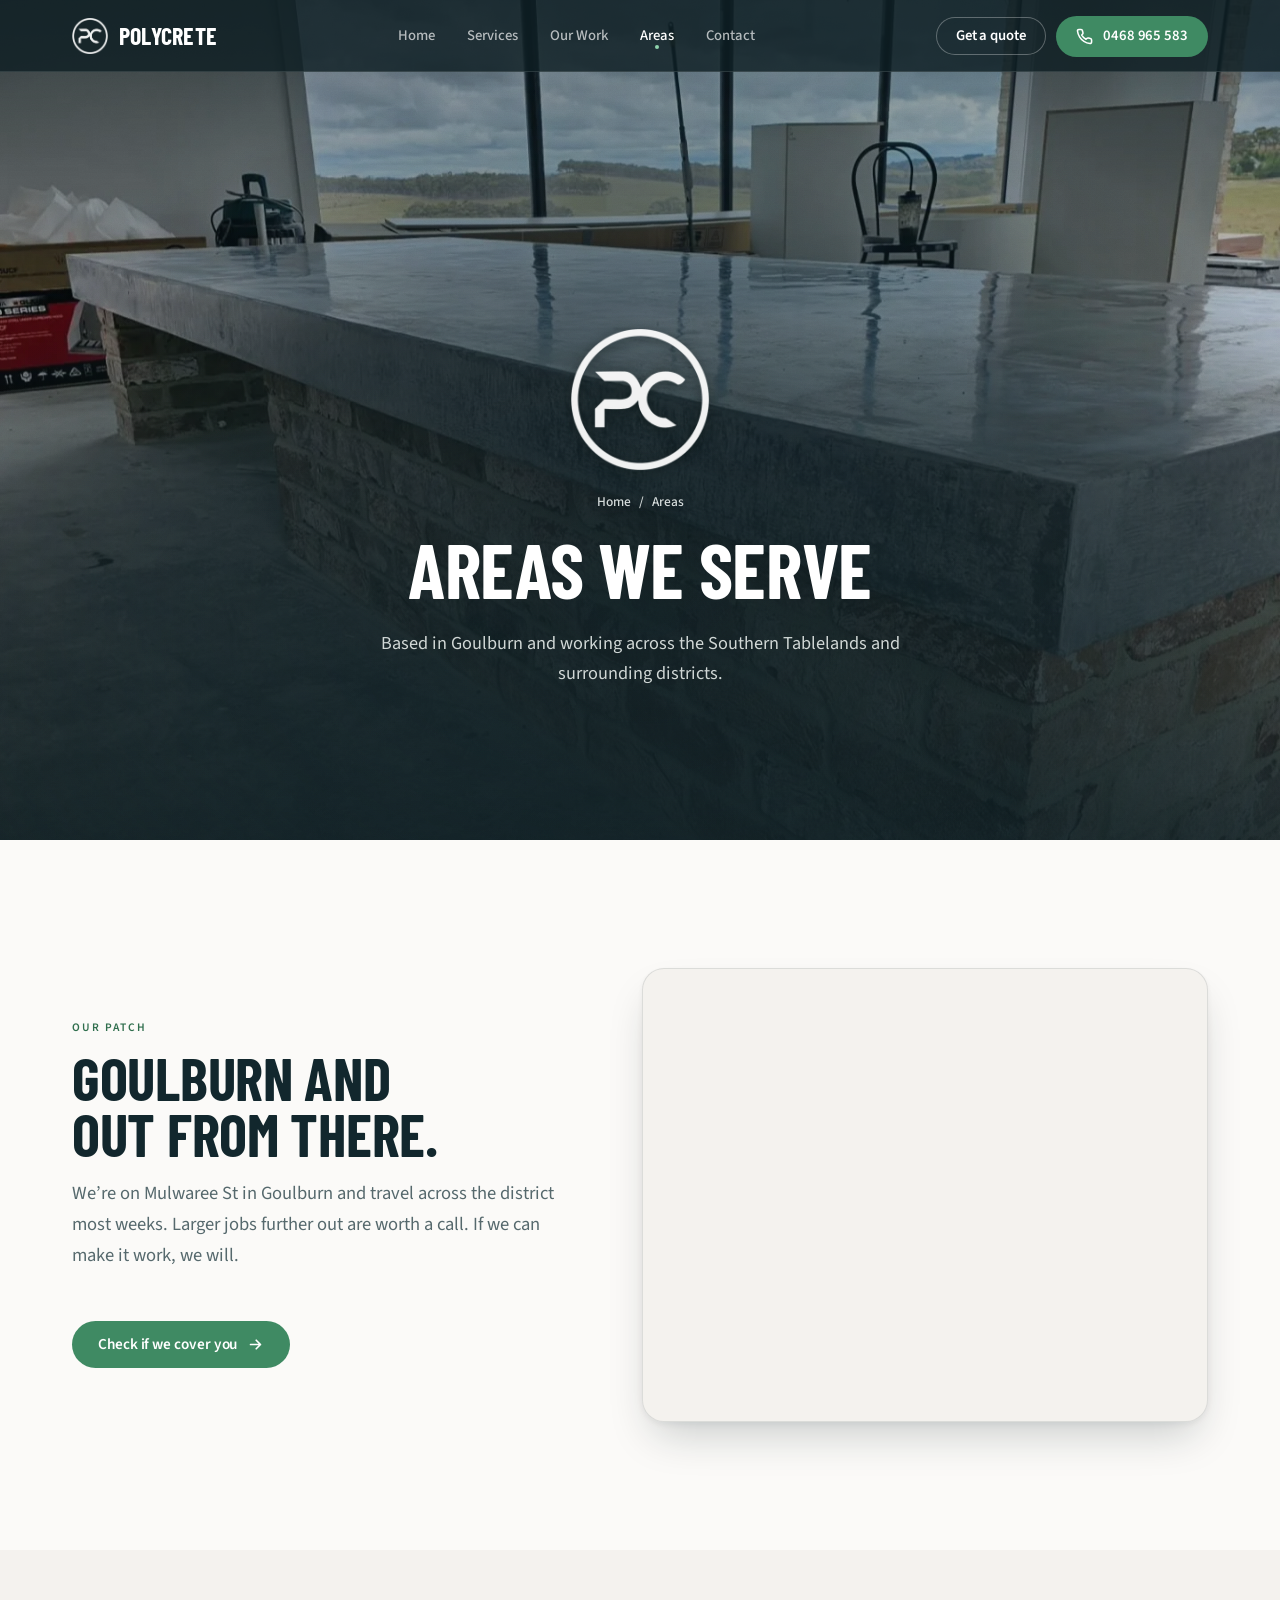
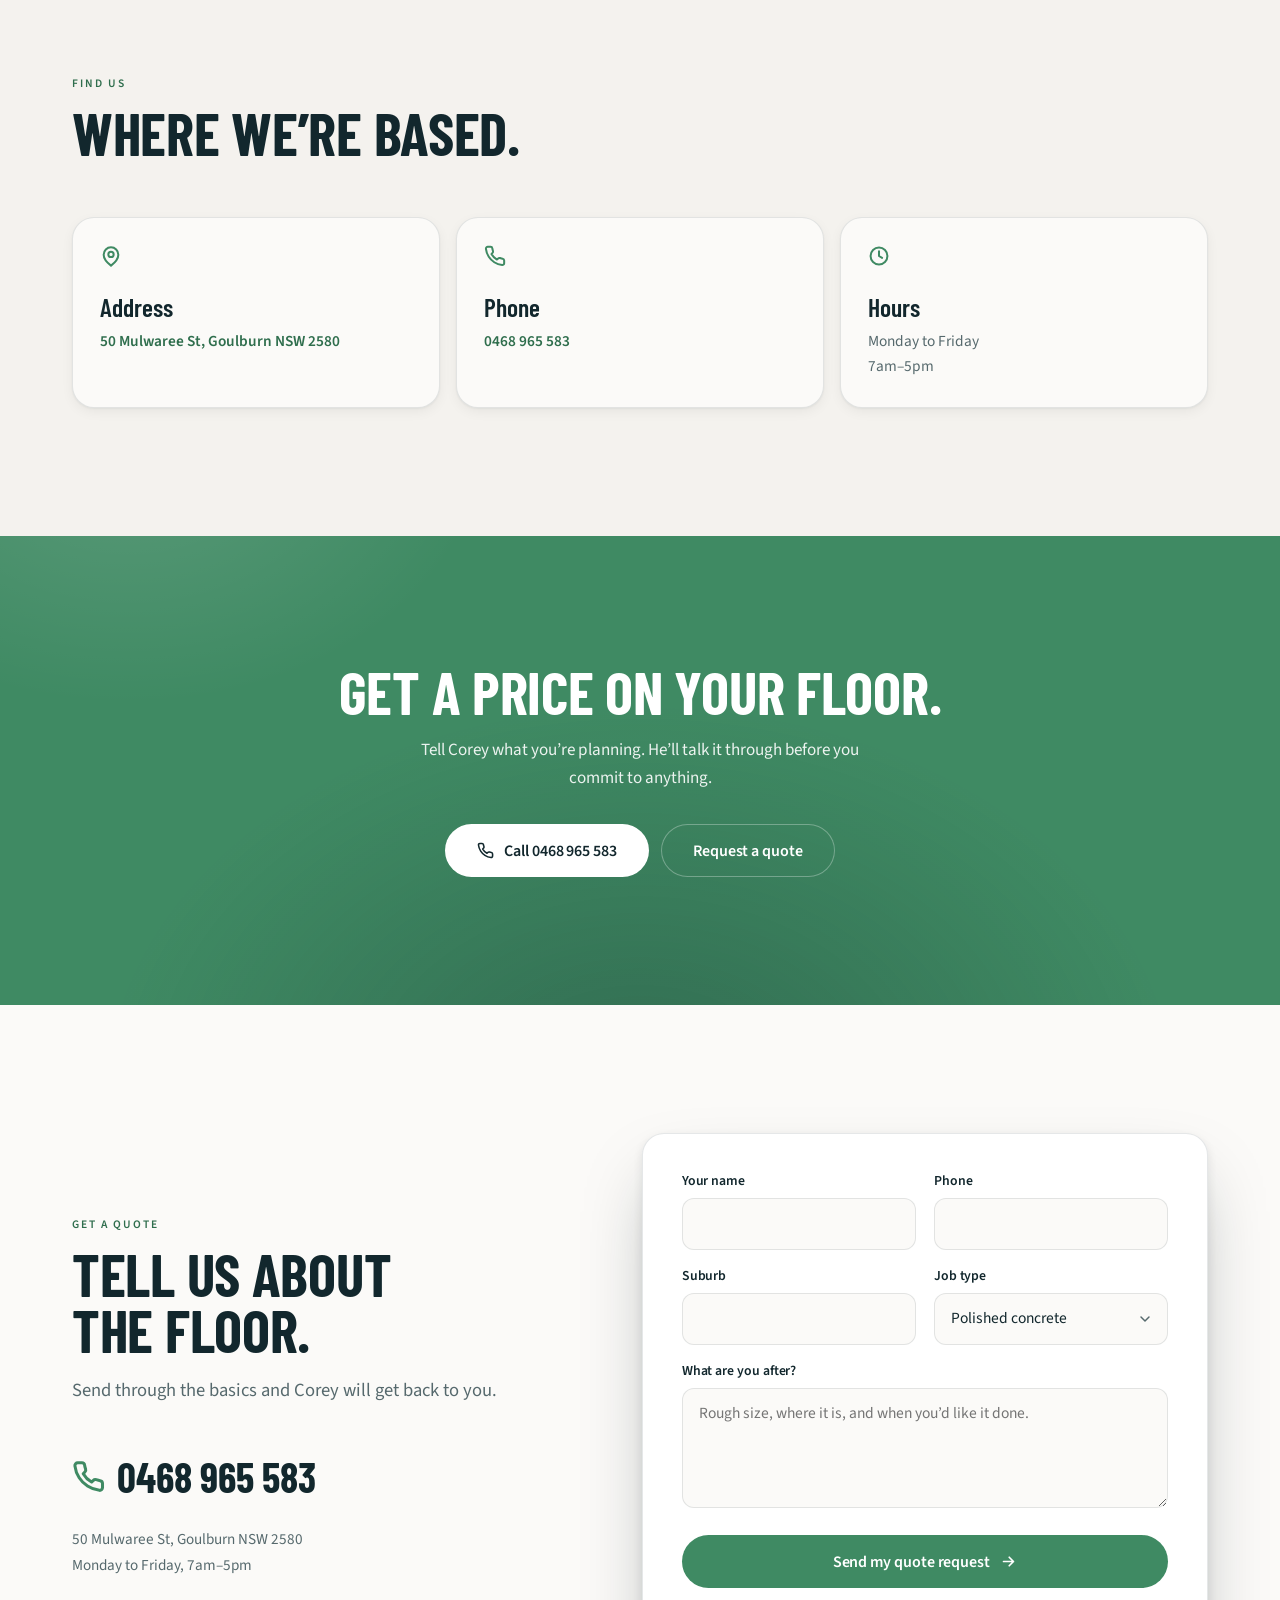
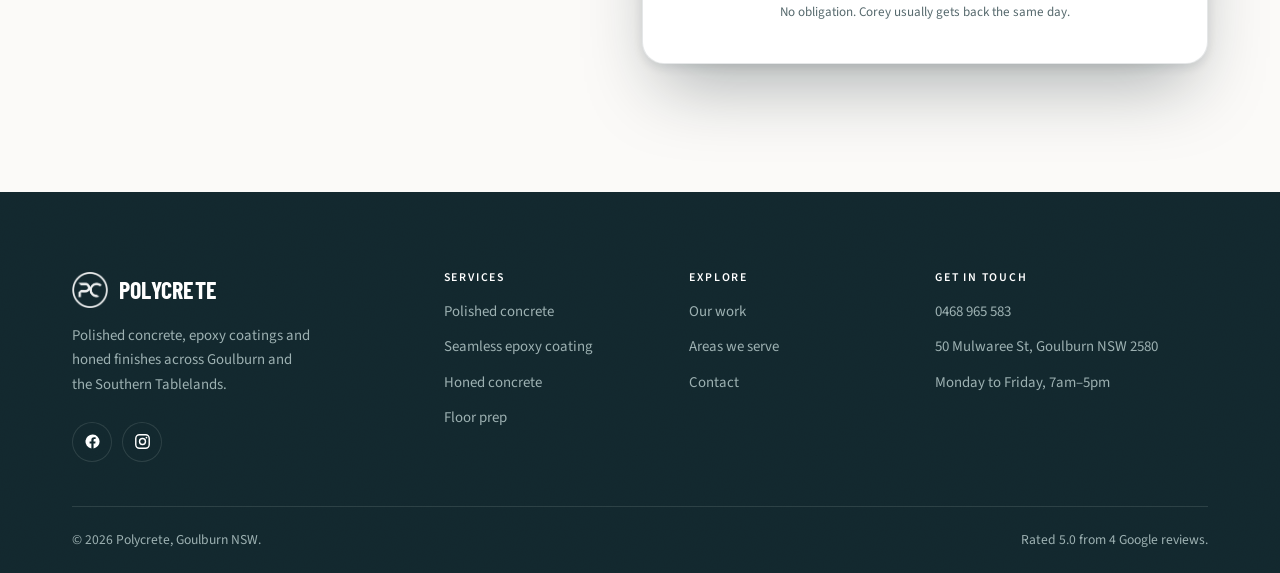
==== areas.html @ 70568f9c "Add static hero logo to Services, Our Work, Areas and Contact page headers Co-Authored-By: Claude So" ====
<!doctype html>
<html lang="en-AU" class="no-js">
<head>
<meta charset="utf-8">
<meta name="viewport" content="width=device-width, initial-scale=1, viewport-fit=cover">
<title>Areas We Serve | Polycrete, Goulburn</title>
<meta name="description" content="Polycrete is based in Goulburn and works across the Southern Tablelands.">
<meta name="theme-color" content="#12272D">
<meta property="og:title" content="Areas We Serve | Polycrete, Goulburn">
<meta property="og:description" content="Polycrete is based in Goulburn and works across the Southern Tablelands.">
<meta property="og:type" content="website">
<meta property="og:image" content="assets/img/hero-polished-build.webp">
<link rel="icon" href="assets/img/logo-dark.png">
<link rel="preload" href="assets/fonts/barlow-condensed-latin-700-normal.woff2" as="font" type="font/woff2" crossorigin>
<link rel="preload" href="assets/fonts/source-sans-3-latin-400-normal.woff2" as="font" type="font/woff2" crossorigin>
<link rel="preload" href="assets/fonts/mr-dafoe-latin-400-normal.woff2" as="font" type="font/woff2" crossorigin>
<link rel="stylesheet" href="assets/css/site.css?v=sticky-process-v11">
<script>document.documentElement.className='js'</script>
<script>addEventListener('pagereveal',function(e){var t=e.viewTransition;if(!t)return;var d=document.documentElement;d.classList.add('vt-wait');window.__vtDone=t.finished.then(function(){},function(){}).then(function(){d.classList.remove('vt-wait')})})</script>
</head>
<body>
<a class="skip" href="#main">Skip to content</a>
<header class="hdr">
  <div class="hdr-in">
    <a class="brand" href="index.html" aria-label="Polycrete home">
      <img src="assets/img/logo-light.png" alt="" width="36" height="36">
      <span>Polycrete</span>
    </a>
    <nav class="nav" aria-label="Main"><a href="index.html">Home</a><a href="services.html">Services</a><a href="work.html">Our Work</a><a href="areas.html" class="on" aria-current="page">Areas</a><a href="contact.html">Contact</a></nav>
    <div class="hdr-cta">
      <a class="btn btn-ghost" href="contact.html#quote" data-quote>Get a quote</a>
      <a class="btn btn-primary" href="tel:+61468965583"><svg viewBox="0 0 24 24" fill="none" stroke="currentColor" stroke-width="2.2" stroke-linecap="round" stroke-linejoin="round" aria-hidden="true"><path d="M22 16.9v3a2 2 0 0 1-2.2 2 19.8 19.8 0 0 1-8.6-3.1 19.5 19.5 0 0 1-6-6A19.8 19.8 0 0 1 2.1 4.2 2 2 0 0 1 4.1 2h3a2 2 0 0 1 2 1.7c.1 1 .4 1.9.7 2.8a2 2 0 0 1-.5 2.1L8.1 9.9a16 16 0 0 0 6 6l1.3-1.2a2 2 0 0 1 2.1-.5c.9.3 1.8.6 2.8.7a2 2 0 0 1 1.7 2z"/></svg><span>0468 965 583</span></a>
      <button class="burger" type="button" aria-label="Menu" aria-expanded="false"><i></i><i></i><i></i></button>
    </div>
  </div>
</header>
<div class="mnav"><a href="index.html">Home</a><a href="services.html">Services</a><a href="work.html">Our Work</a><a href="areas.html">Areas</a><a href="contact.html">Contact</a><a class="btn btn-primary" href="contact.html#quote" data-quote>Get a free quote</a></div>
<main id="main">
<section class="phero has-img" style="--pos:center 30%;--mpos:45% 40%">
  <div class="hero-media"><img src="assets/img/island-bench-brick.webp" alt="A honed concrete island bench with rolling green hills through the window behind it" fetchpriority="high"></div>
  <div class="phero-shade" aria-hidden="true"></div>
  <div class="grain" aria-hidden="true"></div>
  <div class="wrap hero-in">
    <div class="rv">
      <img class="phero-logo" src="assets/img/logo-light.png" alt="Polycrete" width="218" height="222">
      <nav class="crumb" aria-label="Breadcrumb"><a href="index.html">Home</a><span aria-hidden="true">/</span><span>Areas</span></nav>
      <h1>Areas we serve</h1>
      <p>Based in Goulburn and working across the Southern Tablelands and surrounding districts.</p>
    </div>
  </div>
</section>

<section>
  <div class="wrap">
    <div class="split">
      <div class="rv">
        <p class="eyebrow">Our patch</p>
        <h2>Goulburn and out from there.</h2>
        <p class="lede">We&rsquo;re on Mulwaree St in Goulburn and travel across the district most weeks. Larger jobs further out are worth a call. If we can make it work, we will.</p>
        <a class="btn btn-primary" style="margin-top:32px" href="#quote" data-quote>Check if we cover you <svg class="ar" viewBox="0 0 24 24" fill="none" stroke="currentColor" stroke-width="2.4" stroke-linecap="round" stroke-linejoin="round" aria-hidden="true"><path d="M5 12h14M13 6l6 6-6 6"/></svg></a>
      </div>
      <div class="map rv" style="--i:1"><iframe src="https://www.google.com/maps?q=50+Mulwaree+St,+Goulburn+NSW+2580&z=14&output=embed" loading="lazy" title="Map showing Polycrete at 50 Mulwaree St, Goulburn" referrerpolicy="no-referrer-when-downgrade" allowfullscreen></iframe></div>
    </div>
  </div>
</section>

<section class="dune">
  <div class="wrap">
    <div class="sec-head"><div class="rv"><p class="eyebrow">Find us</p><h2>Where we&rsquo;re based.</h2></div></div>
    <div class="icards">
      <a class="icard rv" href="https://www.google.com/maps/place/Polycrete/@-34.7501657,149.7295498,14z" target="_blank" rel="noopener"><svg viewBox="0 0 24 24" fill="none" stroke="currentColor" stroke-width="2.2" stroke-linecap="round" stroke-linejoin="round" aria-hidden="true"><path d="M20 10.5c0 5.6-8 12-8 12s-8-6.4-8-12a8 8 0 1 1 16 0z"/><circle cx="12" cy="10.3" r="2.9"/></svg><h3>Address</h3><p><strong>50 Mulwaree St, Goulburn NSW 2580</strong></p></a>
      <a class="icard rv" style="--i:1" href="tel:+61468965583"><svg viewBox="0 0 24 24" fill="none" stroke="currentColor" stroke-width="2.2" stroke-linecap="round" stroke-linejoin="round" aria-hidden="true"><path d="M22 16.9v3a2 2 0 0 1-2.2 2 19.8 19.8 0 0 1-8.6-3.1 19.5 19.5 0 0 1-6-6A19.8 19.8 0 0 1 2.1 4.2 2 2 0 0 1 4.1 2h3a2 2 0 0 1 2 1.7c.1 1 .4 1.9.7 2.8a2 2 0 0 1-.5 2.1L8.1 9.9a16 16 0 0 0 6 6l1.3-1.2a2 2 0 0 1 2.1-.5c.9.3 1.8.6 2.8.7a2 2 0 0 1 1.7 2z"/></svg><h3>Phone</h3><p><strong>0468 965 583</strong></p></a>
      <div class="icard rv" style="--i:2"><svg viewBox="0 0 24 24" fill="none" stroke="currentColor" stroke-width="2.2" stroke-linecap="round" stroke-linejoin="round" aria-hidden="true"><circle cx="12" cy="12" r="9.2"/><path d="M12 6.8V12l3.4 2"/></svg><h3>Hours</h3><p>Monday to Friday<br>7am&ndash;5pm</p></div>
    </div>
  </div>
</section>

<section class="band">
  <div class="wrap rv">
    <h2>Get a price on your floor.</h2>
    <p>Tell Corey what you&rsquo;re planning. He&rsquo;ll talk it through before you commit to anything.</p>
    <div class="hero-btns">
      <a class="btn btn-white btn-lg" href="tel:+61468965583"><svg viewBox="0 0 24 24" fill="none" stroke="currentColor" stroke-width="2.2" stroke-linecap="round" stroke-linejoin="round" aria-hidden="true"><path d="M22 16.9v3a2 2 0 0 1-2.2 2 19.8 19.8 0 0 1-8.6-3.1 19.5 19.5 0 0 1-6-6A19.8 19.8 0 0 1 2.1 4.2 2 2 0 0 1 4.1 2h3a2 2 0 0 1 2 1.7c.1 1 .4 1.9.7 2.8a2 2 0 0 1-.5 2.1L8.1 9.9a16 16 0 0 0 6 6l1.3-1.2a2 2 0 0 1 2.1-.5c.9.3 1.8.6 2.8.7a2 2 0 0 1 1.7 2z"/></svg> Call 0468 965 583</a>
      <a class="btn btn-ghost btn-lg" href="contact.html#quote" data-quote>Request a quote</a>
    </div>
  </div>
</section>

<section id="quote">
  <div class="wrap">
    <div class="split">
      <div class="rv">
        <p class="eyebrow">Get a quote</p>
        <h2>Tell us about the floor.</h2>
        <p class="lede">Send through the basics and Corey will get back to you.</p>
        <a class="tel-big" href="tel:+61468965583"><svg viewBox="0 0 24 24" fill="none" stroke="currentColor" stroke-width="2.2" stroke-linecap="round" stroke-linejoin="round" aria-hidden="true"><path d="M22 16.9v3a2 2 0 0 1-2.2 2 19.8 19.8 0 0 1-8.6-3.1 19.5 19.5 0 0 1-6-6A19.8 19.8 0 0 1 2.1 4.2 2 2 0 0 1 4.1 2h3a2 2 0 0 1 2 1.7c.1 1 .4 1.9.7 2.8a2 2 0 0 1-.5 2.1L8.1 9.9a16 16 0 0 0 6 6l1.3-1.2a2 2 0 0 1 2.1-.5c.9.3 1.8.6 2.8.7a2 2 0 0 1 1.7 2z"/></svg><span>0468 965 583</span></a>
        <p class="info">50 Mulwaree St, Goulburn NSW 2580<br>Monday to Friday, 7am&ndash;5pm</p>
      </div>
      <form class="qform rv" style="--i:1" action="https://formsubmit.co/jahnovcar90@gmail.com" method="POST">
  <input type="hidden" name="_subject" value="New quote request from the Polycrete website">
  <input type="hidden" name="_captcha" value="false">
  <input type="hidden" name="_template" value="table">
  <input type="text" name="_honey" style="display:none" tabindex="-1" autocomplete="off">
  <div class="fld-2">
    <div class="fld"><label for="qn">Your name</label><input id="qn" name="Name" type="text" required autocomplete="name"></div>
    <div class="fld"><label for="qp">Phone</label><input id="qp" name="Phone" type="tel" required autocomplete="tel"></div>
  </div>
  <div class="fld-2">
    <div class="fld"><label for="qs">Suburb</label><input id="qs" name="Suburb" type="text" required autocomplete="address-level2"></div>
    <div class="fld"><label for="qj">Job type</label><select id="qj" name="Job type"><option>Polished concrete</option><option>Seamless epoxy coating</option><option>Honed concrete</option><option>Floor prep</option><option>Not sure yet</option></select></div>
  </div>
  <div class="fld"><label for="qd">What are you after?</label>
    <textarea id="qd" name="Job details" placeholder="Rough size, where it is, and when you&rsquo;d like it done."></textarea></div>
  <button class="btn btn-primary btn-lg" type="submit">Send my quote request <svg class="ar" viewBox="0 0 24 24" fill="none" stroke="currentColor" stroke-width="2.4" stroke-linecap="round" stroke-linejoin="round" aria-hidden="true"><path d="M5 12h14M13 6l6 6-6 6"/></svg></button>
  <p class="fine">No obligation. Corey usually gets back the same day.</p>
</form>
    </div>
  </div>
</section>
</main>
<footer class="ftr">
  <div class="grain" aria-hidden="true"></div>
  <div class="wrap">
    <div class="ftr-grid">
      <div>
        <a class="brand" href="index.html" aria-label="Polycrete home">
          <img src="assets/img/logo-light.png" alt="" width="36" height="36"><span>Polycrete</span>
        </a>
        <p class="ftr-blurb">Polished concrete, epoxy coatings and honed finishes across Goulburn and the Southern Tablelands.</p>
        <div class="socials dark" style="background:none">
          <a class="ibtn" href="https://www.facebook.com/people/Polycrete/100090141532431/" target="_blank" rel="noopener" aria-label="Polycrete on Facebook"><svg viewBox="0 0 24 24" fill="currentColor" aria-hidden="true"><path d="M22 12a10 10 0 1 0-11.6 9.9v-7H7.9V12h2.5V9.8c0-2.5 1.5-3.9 3.8-3.9 1.1 0 2.2.2 2.2.2v2.5h-1.3c-1.2 0-1.6.8-1.6 1.6V12h2.8l-.4 2.9h-2.4v7A10 10 0 0 0 22 12z"/></svg></a>
          <a class="ibtn" href="https://www.instagram.com/polycrete_/" target="_blank" rel="noopener" aria-label="Polycrete on Instagram"><svg viewBox="0 0 24 24" fill="none" stroke="currentColor" stroke-width="2" aria-hidden="true"><rect x="2.5" y="2.5" width="19" height="19" rx="5.2"/><circle cx="12" cy="12" r="4.2"/><circle cx="17.6" cy="6.4" r="1.2" fill="currentColor" stroke="none"/></svg></a>
        </div>
      </div>
      <div>
        <h4>Services</h4>
        <ul>
          <li><a href="services.html#s1">Polished concrete</a></li>
          <li><a href="services.html#s2">Seamless epoxy coating</a></li>
          <li><a href="services.html#s3">Honed concrete</a></li>
          <li><a href="services.html#s4">Floor prep</a></li>
        </ul>
      </div>
      <div>
        <h4>Explore</h4>
        <ul>
          <li><a href="work.html">Our work</a></li>
          <li><a href="areas.html">Areas we serve</a></li>
          <li><a href="contact.html">Contact</a></li>
        </ul>
      </div>
      <div>
        <h4>Get in touch</h4>
        <ul>
          <li><a href="tel:+61468965583">0468 965 583</a></li>
          <li><a href="https://www.google.com/maps/place/Polycrete/@-34.7501657,149.7295498,14z" target="_blank" rel="noopener">50 Mulwaree St, Goulburn NSW 2580</a></li>
          <li>Monday to Friday, 7am&ndash;5pm</li>
        </ul>
      </div>
    </div>
    <div class="ftr-btm">
      <span>&copy; 2026 Polycrete, Goulburn NSW.</span>
      <span>Rated 5.0 from 4 Google reviews.</span>
    </div>
  </div>
</footer>
<div class="callbar">
  <a class="btn btn-primary" href="tel:+61468965583"><svg viewBox="0 0 24 24" fill="none" stroke="currentColor" stroke-width="2.2" stroke-linecap="round" stroke-linejoin="round" aria-hidden="true"><path d="M22 16.9v3a2 2 0 0 1-2.2 2 19.8 19.8 0 0 1-8.6-3.1 19.5 19.5 0 0 1-6-6A19.8 19.8 0 0 1 2.1 4.2 2 2 0 0 1 4.1 2h3a2 2 0 0 1 2 1.7c.1 1 .4 1.9.7 2.8a2 2 0 0 1-.5 2.1L8.1 9.9a16 16 0 0 0 6 6l1.3-1.2a2 2 0 0 1 2.1-.5c.9.3 1.8.6 2.8.7a2 2 0 0 1 1.7 2z"/></svg> Call now</a>
  <a class="btn btn-ghost" href="contact.html#quote" data-quote>Get a quote</a>
</div>
<script src="assets/js/site.js?v=sticky-process-v11"></script>
</body>
</html>
---- assets/css/site.css ----
/* ==========================================================================
   Polycrete — Goulburn
   One easing family, transform + opacity only, every control has a real
   hover, press and focus state.
   ========================================================================== */

/* ---------- fonts (self-hosted, OFL) ---------- */
@font-face{font-family:'Barlow Condensed';font-style:normal;font-weight:600;font-display:swap;
  src:url(../fonts/barlow-condensed-latin-600-normal.woff2) format('woff2')}
@font-face{font-family:'Barlow Condensed';font-style:normal;font-weight:700;font-display:swap;
  src:url(../fonts/barlow-condensed-latin-700-normal.woff2) format('woff2')}
@font-face{font-family:'Source Sans 3';font-style:normal;font-weight:400;font-display:swap;
  src:url(../fonts/source-sans-3-latin-400-normal.woff2) format('woff2')}
@font-face{font-family:'Source Sans 3';font-style:normal;font-weight:500;font-display:swap;
  src:url(../fonts/source-sans-3-latin-500-normal.woff2) format('woff2')}
@font-face{font-family:'Source Sans 3';font-style:normal;font-weight:600;font-display:swap;
  src:url(../fonts/source-sans-3-latin-600-normal.woff2) format('woff2')}

@font-face{font-family:'Mr Dafoe';font-style:normal;font-weight:400;font-display:swap;
  src:url(../fonts/mr-dafoe-latin-400-normal.woff2) format('woff2')}

/* ---------- tokens ---------- */
:root{
  --ink:#12272D;
  --ink-2:#18333A;
  --ink-3:#21434B;
  --canvas:#0E1E23;
  --dune:#F4F2EE;
  --paper:#FBFAF8;
  --accent:#3F8A63;
  --accent-dk:#2F6E4D;
  --accent-soft:#8FD4AC;
  --star:#F5B83D;

  --text:#12272D;
  --text-mute:#56696D;
  --on-ink:#EAF0EE;
  --on-ink-mute:#9DB1B2;
  --line:rgba(18,39,45,.11);
  --line-ink:rgba(234,240,238,.12);

  --f-display:'Barlow Condensed','Arial Narrow',system-ui,sans-serif;
  --f-text:'Source Sans 3',system-ui,-apple-system,'Segoe UI',sans-serif;

  /* spacing — 4px base */
  --s1:4px;--s2:8px;--s3:12px;--s4:16px;--s5:24px;--s6:32px;--s7:48px;--s8:64px;--s9:96px;--s10:128px;
  --sec:clamp(72px,10vw,128px);
  --gut:clamp(16px,4vw,32px);
  --max:1200px;
  --hdr:72px;

  --r-sm:10px;--r:16px;--r-lg:22px;--pill:999px;

  /* depth: base → elevated → floating. Tinted, layered, never flat. */
  --sh-1:0 1px 2px rgba(14,30,35,.05),0 4px 14px -2px rgba(14,30,35,.07);
  --sh-2:0 2px 6px rgba(14,30,35,.06),0 22px 44px -12px rgba(14,30,35,.22);
  --sh-3:0 4px 10px rgba(14,30,35,.10),0 36px 72px -18px rgba(14,30,35,.34);
  --sh-acc:0 6px 16px -4px rgba(63,138,99,.42),0 20px 40px -12px rgba(63,138,99,.38);

  /* one easing family */
  --out:cubic-bezier(.16,1,.3,1);          /* reveals, long settles      */
  --spring:cubic-bezier(.34,1.36,.64,1);   /* hover lift, slight overshoot */
  --press:cubic-bezier(.3,0,.15,1);        /* pressing down              */
  --t-hover:.55s;
  --t-press:.12s;
}

/* ---------- base ---------- */
*,*::before,*::after{box-sizing:border-box}
html{-webkit-text-size-adjust:100%}
html.lenis,html.lenis body{height:auto}
.lenis.lenis-smooth{scroll-behavior:auto!important}
.lenis.lenis-smooth [data-lenis-prevent]{overscroll-behavior:contain}
.lenis.lenis-stopped{overflow:hidden}
/* wheel passes over the map while scrolling; the map is usable once you stop */
.lenis.lenis-scrolling iframe{pointer-events:none}

body{
  margin:0;background:var(--paper);color:var(--text);
  font:400 18px/1.65 var(--f-text);
  -webkit-font-smoothing:antialiased;-moz-osx-font-smoothing:grayscale;
  overflow-x:hidden;
}
h1,h2,h3,h4{font-family:var(--f-display);font-weight:700;margin:0;
  letter-spacing:-.005em;line-height:1;text-wrap:balance}
h1,h2{text-transform:uppercase}
h1{font-size:clamp(3rem,7.4vw,5.6rem);line-height:.93}
h2{font-size:clamp(2.3rem,5vw,3.7rem);line-height:.95}
h3{font-size:clamp(1.35rem,2vw,1.6rem);letter-spacing:0;font-weight:600;line-height:1.1}
p{margin:0 0 1em;text-wrap:pretty}
p:last-child{margin-bottom:0}
a{color:inherit}
img{max-width:100%;display:block}
::selection{background:var(--accent-soft);color:var(--ink)}
:focus-visible{outline:2px solid var(--accent);outline-offset:3px;border-radius:6px}
.dark :focus-visible,.hdr :focus-visible,.ftr :focus-visible,.callbar :focus-visible{outline-color:var(--accent-soft)}

.wrap{max-width:var(--max);margin:0 auto;padding:0 var(--gut)}
section{padding:var(--sec) 0;position:relative}
section[id]{scroll-margin-top:calc(var(--hdr) + 12px)}

.dark{background:var(--ink);color:var(--on-ink)}
.dune{background:var(--dune)}
.eyebrow{font:600 .72rem/1 var(--f-text);letter-spacing:.17em;text-transform:uppercase;
  color:var(--accent-dk);margin:0 0 var(--s4)}
.dark .eyebrow{color:var(--accent-soft)}
.lede{font-size:clamp(1.03rem,1.5vw,1.16rem);color:var(--text-mute);max-width:58ch;margin-top:var(--s4)}
.dark .lede{color:var(--on-ink-mute)}

.skip{position:absolute;left:-9999px;top:0;z-index:300;padding:12px 20px;
  background:var(--accent);color:#fff;font-weight:600;text-decoration:none;border-radius:0 0 var(--r-sm) 0}
.skip:focus{left:0}

/* grain: concrete has texture, the dark grounds get a little of it */
.grain{position:absolute;inset:0;pointer-events:none;z-index:0;opacity:.06;mix-blend-mode:overlay;
  background-image:url("data:image/svg+xml,%3Csvg xmlns='http://www.w3.org/2000/svg' width='180' height='180'%3E%3Cfilter id='n'%3E%3CfeTurbulence type='fractalNoise' baseFrequency='.85' numOctaves='3' stitchTiles='stitch'/%3E%3CfeColorMatrix values='0 0 0 0 1 0 0 0 0 1 0 0 0 0 1 0 0 0 1 0'/%3E%3C/filter%3E%3Crect width='100%25' height='100%25' filter='url(%23n)'/%3E%3C/svg%3E")}

/* ==========================================================================
   BUTTONS — the lift springs, the press is quick, the fill and the glow are
   separate layers so only opacity ever changes.
   ========================================================================== */
.btn{
  position:relative;isolation:isolate;
  display:inline-flex;align-items:center;justify-content:center;gap:10px;
  padding:15px 26px;border:0;border-radius:var(--pill);
  font:600 .95rem/1 var(--f-text);letter-spacing:-.005em;
  text-decoration:none;white-space:nowrap;cursor:pointer;
  -webkit-tap-highlight-color:transparent;user-select:none;
  transform:translate3d(0,0,0);
  transition:transform var(--t-hover) var(--spring);
}
.btn::before{content:'';position:absolute;inset:0;border-radius:inherit;z-index:-1;
  background:#fff;opacity:0;transition:opacity .4s var(--out)}
.btn::after{content:'';position:absolute;inset:0;border-radius:inherit;z-index:-2;
  box-shadow:var(--sh-2);opacity:0;transition:opacity var(--t-hover) var(--out)}
.btn svg{width:17px;height:17px;flex:none}
.btn .ar{transition:transform var(--t-hover) var(--spring)}
@media (hover:hover){
  .btn:hover{transform:translate3d(0,-2px,0)}
  .btn:hover::before{opacity:.1}
  .btn:hover::after{opacity:1}
  .btn:hover .ar{transform:translate3d(4px,0,0)}
}
.btn:active{transform:translate3d(0,0,0) scale(.97);
  transition-duration:var(--t-press);transition-timing-function:var(--press)}
.btn:active::after{opacity:.4}

.btn-primary{background:var(--accent);color:#fff}
.btn-primary::after{box-shadow:var(--sh-acc)}
.btn-white{background:#fff;color:var(--ink)}
.btn-white::before{background:var(--ink)}
@media (hover:hover){.btn-white:hover::before{opacity:.05}}
.btn-ghost{background:transparent;color:var(--text);box-shadow:inset 0 0 0 1px var(--line)}
.btn-ghost::before{background:var(--ink)}
@media (hover:hover){.btn-ghost:hover::before{opacity:.05}}
.dark .btn-ghost,.hdr .btn-ghost,.hero .btn-ghost,.band .btn-ghost,.callbar .btn-ghost,.phero .btn-ghost{
  color:#fff;box-shadow:inset 0 0 0 1px rgba(255,255,255,.3)}
.dark .btn-ghost::before,.hdr .btn-ghost::before,.hero .btn-ghost::before,.band .btn-ghost::before,
.callbar .btn-ghost::before,.phero .btn-ghost::before{background:#fff}
@media (hover:hover){
  .dark .btn-ghost:hover::before,.hdr .btn-ghost:hover::before,.hero .btn-ghost:hover::before,
  .band .btn-ghost:hover::before,.callbar .btn-ghost:hover::before,.phero .btn-ghost:hover::before{opacity:.1}
}
.btn-lg{padding:18px 32px;font-size:1rem}
.btn-sm{padding:11px 18px;font-size:.9rem}

/* small round icon buttons */
.ibtn{position:relative;isolation:isolate;width:46px;height:46px;border-radius:50%;border:0;
  display:grid;place-items:center;cursor:pointer;color:var(--text);background:transparent;
  box-shadow:inset 0 0 0 1px var(--line);
  -webkit-tap-highlight-color:transparent;
  transition:transform var(--t-hover) var(--spring)}
.ibtn::before{content:'';position:absolute;inset:0;border-radius:inherit;z-index:-1;
  background:var(--ink);opacity:0;transform:scale(.6);
  transition:opacity .35s var(--out),transform .45s var(--out)}
.ibtn svg{width:17px;height:17px;transition:transform var(--t-hover) var(--spring)}
@media (hover:hover){
  .ibtn:hover{transform:translate3d(0,-2px,0);color:#fff}
  .ibtn:hover::before{opacity:1;transform:scale(1)}
}
.ibtn:active{transform:scale(.92);transition-duration:var(--t-press);transition-timing-function:var(--press)}
.dark .ibtn{color:#fff;box-shadow:inset 0 0 0 1px var(--line-ink)}
.dark .ibtn::before{background:#fff}
@media (hover:hover){.dark .ibtn:hover{color:var(--ink)}}

/* ==========================================================================
   HEADER
   ========================================================================== */
.hdr{position:sticky;top:0;z-index:100;height:var(--hdr);view-transition-name:hdr;
  transition:transform .45s cubic-bezier(.22,1,.36,1);will-change:transform}
.hdr.hdr-hide{transform:translate3d(0,-100%,0)}
.hdr::before{content:'';position:absolute;inset:0;z-index:-1;
  background:rgba(14,30,35,.8);
  backdrop-filter:blur(16px) saturate(140%);-webkit-backdrop-filter:blur(16px) saturate(140%);
  border-bottom:1px solid var(--line-ink)}
.hdr-in{max-width:var(--max);margin:0 auto;padding:0 var(--gut);height:100%;
  display:flex;align-items:center;justify-content:space-between;gap:var(--s5)}

.brand{display:flex;align-items:center;gap:11px;text-decoration:none;flex:none;
  transition:transform var(--t-hover) var(--spring)}
.brand img{width:36px;height:36px;transition:transform .9s var(--out)}
.brand span{font:700 1.5rem/1 var(--f-display);letter-spacing:.01em;color:#fff;text-transform:uppercase}
@media (hover:hover){.brand:hover img{transform:rotate(-14deg)}}
.brand:active{transform:scale(.97);transition-duration:var(--t-press)}

.nav{display:flex;align-items:center;gap:2px}
.nav a{position:relative;isolation:isolate;padding:9px 15px;border-radius:var(--pill);
  color:#fff;text-decoration:none;font:500 .92rem/1 var(--f-text);
  opacity:.68;transition:opacity .35s var(--out),transform var(--t-hover) var(--spring)}
.nav a::before{content:'';position:absolute;inset:0;border-radius:inherit;z-index:-1;
  background:#fff;opacity:0;transform:scale(.85);
  transition:opacity .35s var(--out),transform .45s var(--out)}
@media (hover:hover){
  .nav a:hover{opacity:1}
  .nav a:hover::before{opacity:.08;transform:scale(1)}
}
.nav a:active{transform:scale(.96);transition-duration:var(--t-press)}
.nav a.on{opacity:1}
.nav a.on::after{content:'';position:absolute;left:50%;bottom:3px;width:4px;height:4px;margin-left:-2px;
  border-radius:50%;background:var(--accent-soft)}

.hdr-cta{display:flex;align-items:center;gap:10px;flex:none}
.hdr-cta .btn{padding:12px 20px;font-size:.92rem}

.burger{display:none;position:relative;isolation:isolate;width:44px;height:44px;border:0;border-radius:12px;
  background:transparent;box-shadow:inset 0 0 0 1px var(--line-ink);cursor:pointer;padding:0;
  place-items:center;transition:transform var(--t-hover) var(--spring)}
.burger:active{transform:scale(.92);transition-duration:var(--t-press)}
.burger i{display:block;width:18px;height:1.5px;background:#fff;margin:3.5px auto;
  transition:transform .45s var(--out),opacity .25s var(--out)}
.burger.open i:nth-child(1){transform:translate3d(0,5px,0) rotate(45deg)}
.burger.open i:nth-child(2){opacity:0}
.burger.open i:nth-child(3){transform:translate3d(0,-5px,0) rotate(-45deg)}

.mnav{position:fixed;top:var(--hdr);left:0;right:0;z-index:99;background:var(--ink);
  border-bottom:1px solid var(--line-ink);padding:var(--s3) var(--gut) var(--s6);
  transform:translate3d(0,-110%,0);transition:transform .55s var(--out);visibility:hidden}
.mnav.open{transform:translate3d(0,0,0);visibility:visible}
.mnav a:not(.btn){display:block;padding:16px 2px;color:var(--on-ink);text-decoration:none;
  font:700 1.8rem/1.1 var(--f-display);letter-spacing:.01em;text-transform:uppercase;border-bottom:1px solid var(--line-ink);
  opacity:0;transform:translate3d(0,-8px,0);
  transition:opacity .4s var(--out),transform .5s var(--out)}
.mnav.open a:not(.btn){opacity:1;transform:none}
.mnav.open a:nth-child(2){transition-delay:.04s}
.mnav.open a:nth-child(3){transition-delay:.08s}
.mnav.open a:nth-child(4){transition-delay:.12s}
.mnav.open a:nth-child(5){transition-delay:.16s}
.mnav .btn{margin-top:var(--s5);width:100%}

/* ==========================================================================
   HERO
   ========================================================================== */
.hero{position:relative;min-height:min(88svh,780px);display:flex;align-items:flex-end;
  overflow:hidden;background:var(--canvas);color:#fff;padding:0;margin-top:calc(var(--hdr) * -1)}
.hero-media{position:absolute;inset:-6% 0 -6% 0;will-change:transform}
.hero-media img{width:100%;height:100%;object-fit:cover;object-position:center 52%}
@media (max-width:860px){.hero-media img{object-position:center 60%}}
.hero-shade{position:absolute;inset:0;z-index:1;
  background:
    radial-gradient(75% 65% at 50% 62%,rgba(14,30,35,.82) 0%,rgba(14,30,35,.5) 50%,transparent 82%),
    linear-gradient(180deg,rgba(14,30,35,.55) 0%,rgba(14,30,35,.2) 35%,rgba(14,30,35,.88) 100%)}
.hero .grain{z-index:2}
.hero-in{position:relative;z-index:3;width:100%;max-width:var(--max);margin:0 auto;
  padding:calc(var(--hdr) + 96px) var(--gut) clamp(56px,7vw,88px);will-change:transform,opacity}
.hero h1{max-width:none;color:#fff}
.hero-in{text-align:center}
.hero p{margin-left:auto;margin-right:auto}
.hero .hero-btns{justify-content:center}
.hero h1 em{font-family:'Mr Dafoe','Brush Script MT',cursive;font-style:normal;font-weight:400;
  color:#fff;text-transform:none;font-size:1.26em;letter-spacing:-.015em;line-height:.8;
  display:inline-block;padding-right:.08em}
.hero h1{margin-bottom:.12em}
.hero p{margin-top:var(--s5);font-size:clamp(1.05rem,1.6vw,1.2rem);color:rgba(234,240,238,.86);max-width:48ch}
.hero-btns{display:flex;flex-wrap:wrap;gap:var(--s3);margin-top:var(--s6)}

/* ---------- hero entrance: badge, the words pop up one by one, then the
   script is written in left to right like a pen, then the rest ---------- */
.hw{display:inline-block;overflow:hidden;vertical-align:bottom;padding:.04em .02em .06em;margin:-.04em -.02em -.06em}
.hw > span{display:inline-block}
.hero-anim .gbadge{animation:hFade .8s var(--out) .1s backwards}
.hero-anim .hw > span{animation:hPop 1s cubic-bezier(.2,1.25,.35,1) backwards;animation-delay:calc(.3s + var(--w) * .13s)}
.hero-anim h1 em{animation:hWrite 1.35s cubic-bezier(.55,.1,.4,.95) 1.05s backwards}
.hero-anim > p{animation:hFade .9s var(--out) 1.75s backwards}
.hero-anim .hero-btns{animation:hFade .9s var(--out) 1.9s backwards}
@keyframes hFade{from{opacity:0;transform:translate3d(0,18px,0)}}
@keyframes hPop{from{transform:translate3d(0,115%,0) rotate(4deg)}}
@keyframes hWrite{
  from{clip-path:inset(-25% 100% -45% -6%);transform:translate3d(-.04em,0,0)}
  to{clip-path:inset(-25% -6% -45% -6%);transform:none}}

/* hero logo — chiselled out in white, sits where the rating badge was */
.hero-logo{width:clamp(163px,15.3vw,218px);aspect-ratio:477/486;margin:0 auto var(--s5)}
.hero-logo svg{display:block;width:100%;height:100%;overflow:visible}
.hero-logo polygon,.hero-logo circle{will-change:transform,opacity}

/* ---------- review banner: replaces the four badges ---------- */
.rbanner{position:relative;isolation:isolate;display:flex;align-items:center;justify-content:center;
  gap:14px;padding:22px var(--gut);background:var(--ink-2);border-top:1px solid var(--line-ink);
  color:#fff;text-decoration:none;flex-wrap:wrap}
.rbanner::before{content:'';position:absolute;inset:0;z-index:-1;background:#fff;opacity:0;
  transition:opacity .45s var(--out)}
.rb-stars{color:var(--star);font-size:1.45rem;letter-spacing:4px;line-height:1;
  text-shadow:0 0 18px rgba(245,184,61,.35);transition:transform .6s var(--spring)}
.rb-score{font:700 1.7rem/1 var(--f-display);letter-spacing:.01em}
.rb-txt{font:600 .95rem/1 var(--f-text);letter-spacing:.14em;text-transform:uppercase;color:var(--on-ink-mute);
  transition:color .35s var(--out)}
@media (hover:hover){
  .rbanner:hover::before{opacity:.035}
  .rbanner:hover .rb-stars{transform:scale(1.06)}
  .rbanner:hover .rb-txt{color:#fff}
}
.rbanner:active .rb-stars{transform:scale(.97);transition-duration:var(--t-press)}
.rbanner:focus-visible{outline:2px solid var(--accent-soft);outline-offset:-4px;border-radius:0}

/* the rating badge — looks exactly as it always has at rest */
.gbadge{position:relative;isolation:isolate;display:inline-flex;align-items:center;gap:11px;
  padding:8px 17px 8px 13px;margin-bottom:var(--s5);border-radius:var(--pill);
  background:rgba(255,255,255,.12);box-shadow:inset 0 0 0 1px rgba(255,255,255,.22);
  backdrop-filter:blur(8px);-webkit-backdrop-filter:blur(8px);
  color:#fff;text-decoration:none;font-size:.87rem;line-height:1;cursor:pointer;
  transition:transform var(--t-hover) var(--spring)}
.gbadge::before{content:'';position:absolute;inset:0;border-radius:inherit;z-index:-1;
  background:#fff;opacity:0;transition:opacity .4s var(--out)}
@media (hover:hover){.gbadge:hover::before{opacity:.08}}
.gbadge:active{transform:scale(.97);transition-duration:var(--t-press)}
.gbadge b{font-weight:600}
.gbadge span{color:rgba(255,255,255,.75)}
.gbadge .stars{color:var(--star)}
.stars{color:var(--star);letter-spacing:2px}

/* ---------- trust strip ---------- */
.strip{background:var(--ink-2);color:var(--on-ink);padding:0;border-top:1px solid var(--line-ink)}
.strip-in{max-width:var(--max);margin:0 auto;padding:26px var(--gut);
  display:grid;grid-template-columns:repeat(4,1fr);gap:var(--s5)}
.strip-i{display:flex;align-items:center;gap:12px;font:600 .94rem/1.3 var(--f-text);letter-spacing:-.01em}
.strip-i svg{width:19px;height:19px;color:var(--accent-soft);flex:none}

/* ==========================================================================
   SECTION HEADS, CARDS
   ========================================================================== */
.sec-head{display:flex;align-items:flex-end;justify-content:space-between;gap:var(--s6);
  flex-wrap:wrap;margin-bottom:clamp(36px,5vw,56px)}
.sec-head>div{max-width:62ch}

.cards{display:grid;grid-template-columns:repeat(4,1fr);gap:18px}
.card{position:relative;isolation:isolate;display:flex;flex-direction:column;
  background:var(--paper);border-radius:var(--r-lg);overflow:hidden;
  text-decoration:none;color:inherit;box-shadow:var(--sh-1),inset 0 0 0 1px var(--line);
  transform:translate3d(0,0,0);transition:transform .7s var(--spring)}
.card::after{content:'';position:absolute;inset:0;border-radius:inherit;z-index:-1;
  box-shadow:var(--sh-3);opacity:0;transition:opacity .6s var(--out)}
@media (hover:hover){
  .card:hover{transform:translate3d(0,-7px,0)}
  .card:hover::after{opacity:1}
  .card:hover .media img{transform:scale(1.06)}
  .card:hover .more .ar{transform:translate3d(4px,0,0)}
}
.card:active{transform:translate3d(0,-2px,0) scale(.99);transition-duration:.18s;transition-timing-function:var(--press)}
.card-b{padding:22px 22px 26px}
.card-b h3{margin-bottom:var(--s2)}
.card-b p{font-size:.94rem;line-height:1.6;color:var(--text-mute)}
.more{margin-top:var(--s4);display:inline-flex;align-items:center;gap:7px;
  font:600 .88rem/1 var(--f-text);color:var(--accent-dk)}
.more .ar{width:14px;height:14px;transition:transform var(--t-hover) var(--spring)}

/* image treatment: a soft tonal floor and a whisper of ink, so photographs
   from different phones sit together */
.media{position:relative;overflow:hidden;background:var(--dune);aspect-ratio:4/3}
.media img{width:100%;height:100%;object-fit:cover;object-position:center 64%;
  transition:transform 1.2s var(--out)}
.media::before{content:'';position:absolute;inset:0;z-index:1;pointer-events:none;
  background:var(--ink);mix-blend-mode:multiply;opacity:.07}
.media::after{content:'';position:absolute;inset:0;z-index:1;pointer-events:none;
  background:linear-gradient(to top,rgba(14,30,35,.28),transparent 46%)}

/* ==========================================================================
   THE PASSES — the signature section. The floor polishes as you scroll.
   The image is sticky in CSS; the steps scroll past it in normal flow and
   whichever one crosses the middle of the screen becomes the active stage.
   ========================================================================== */
.pass{background:var(--canvas);color:var(--on-ink);padding:clamp(64px,9vw,120px) 0}
.pass-wrap{width:min(100%,1440px);margin:0 auto;padding:0 var(--gut)}
.pass .eyebrow{color:#fff;font-size:clamp(1.05rem,1.5vw,1.35rem);letter-spacing:.12em;padding-left:clamp(20px,3vw,40px)}
.pass-grid{display:grid;grid-template-columns:minmax(0,1fr) minmax(0,2fr);
  gap:clamp(24px,4vw,64px);margin-top:clamp(28px,4vw,56px)}
.pass-list{list-style:none;margin:0;padding:0}
.pass-step{position:relative;display:flex;flex-direction:column;justify-content:center;
  min-height:64svh;padding-left:clamp(20px,3vw,40px)}
.pass-step:first-child{padding-top:0}
.pass-inline{display:none}
.pass-number{position:relative;margin:0;font:700 clamp(3.6rem,6vw,6rem)/.9 var(--f-display);
  letter-spacing:.02em;color:rgba(234,240,238,.15)}
.pass-number::before,.pass-number::after{content:attr(data-n)}
.pass-number::after{position:absolute;left:0;top:0;color:var(--accent-soft);opacity:0;
  transition:opacity .5s ease}
.pass-step.on .pass-number::after{opacity:1}
.pass-txt .pass-title,.pass-step .pass-title{max-width:none;color:#fff;margin:14px 0 0;
  font-size:clamp(1.55rem,2.35vw,2.2rem)}
.pass-step .pass-detail{max-width:34ch;margin:12px 0 0;color:var(--on-ink-mute);
  font-size:clamp(.95rem,1.2vw,1.05rem);line-height:1.6}
.pass-side{min-width:0}
.pass-sticky{position:sticky;top:calc(var(--hdr) + 24px)}
.pass-panel{position:relative;width:100%;height:min(70svh,680px);overflow:hidden;
  border-radius:var(--r-lg);background:var(--ink-2);isolation:isolate}
.pass-panel::after{content:'';position:absolute;inset:0;z-index:2;pointer-events:none;
  background:linear-gradient(to top,rgba(14,30,35,.7),transparent 45%)}
.pass-image{position:absolute;inset:0;z-index:0;display:block;width:100%;height:100%;object-fit:cover;
  object-position:center 58%;opacity:0;transition:opacity 0s linear 1s}
/* the incoming photo fades in over the outgoing one, which holds until it is covered,
   so nothing moves or dips: it just looks like the floor changing */
.pass-image.on{z-index:1;opacity:1;transition:opacity 1s ease-out}
.pass-meter{position:absolute;z-index:3;left:20px;right:20px;bottom:18px;display:flex;gap:8px}
.pass-meter-segment{display:block;flex:1;height:4px;border-radius:4px;background:rgba(255,255,255,.22);overflow:hidden}
.pass-meter i{display:block;width:100%;height:100%;border-radius:inherit;background:var(--accent-soft);
  transform:scaleX(0);transform-origin:left center;transition:transform .7s ease-out}
.pass-meter i.on{transform:scaleX(1)}

/* ==========================================================================
   RAIL, BEFORE/AFTER, GALLERY, LIGHTBOX
   ========================================================================== */
.rail{display:flex;gap:16px;overflow-x:auto;scroll-snap-type:x mandatory;
  padding-bottom:6px;scrollbar-width:none;-ms-overflow-style:none;overscroll-behavior-x:contain}
.rail::-webkit-scrollbar{display:none}
.rail figure{margin:0;flex:0 0 min(78vw,420px);scroll-snap-align:start}
.rail .media{border-radius:var(--r-lg)}
.rail figcaption{margin-top:11px;font-size:.88rem;color:var(--text-mute)}
@media (hover:hover){.rail figure:hover .media img{transform:scale(1.04)}}
.rail-nav{display:flex;gap:10px;margin-top:var(--s5)}
.rail-dots{display:none}
/* the slideshow runs out past the content column to the edge of the screen */
[data-rail]{--side:calc(max(0px,(100vw - var(--max)) / 2) + var(--gut))}
[data-rail] .rail{margin:0 calc(var(--side) * -1);padding:0 var(--side) 6px;scroll-padding-inline:var(--side)}

.ba{position:relative;border-radius:var(--r-lg);overflow:hidden;user-select:none;
  touch-action:pan-y;cursor:ew-resize;background:var(--ink-2);aspect-ratio:4/3;box-shadow:var(--sh-2)}
.ba img{position:absolute;inset:0;width:100%;height:100%;object-fit:cover;pointer-events:none}
.ba-after{clip-path:inset(0 0 0 50%)}
.ba-line{position:absolute;top:0;bottom:0;left:0;width:2px;margin-left:-1px;background:#fff;
  box-shadow:0 0 0 1px rgba(18,39,45,.15);pointer-events:none;will-change:transform}
.ba-grip{position:absolute;top:50%;left:0;width:52px;height:52px;margin:-26px 0 0 -26px;border-radius:50%;
  background:#fff;color:var(--ink);display:grid;place-items:center;pointer-events:none;
  box-shadow:0 4px 18px rgba(14,30,35,.3);will-change:transform}
.ba-grip svg{width:20px;height:20px;transition:transform .45s var(--spring)}
.ba.drag .ba-grip svg{transform:scale(.86)}
.ba-tag{position:absolute;bottom:14px;padding:7px 14px;border-radius:var(--pill);
  background:rgba(14,30,35,.76);color:#fff;font:600 .72rem/1 var(--f-text);
  letter-spacing:.1em;text-transform:uppercase;pointer-events:none;
  backdrop-filter:blur(6px);-webkit-backdrop-filter:blur(6px)}
.ba-tag.l{left:14px}.ba-tag.r{right:14px}

.ggrid{columns:3;column-gap:16px}
.ggrid figure{position:relative;isolation:isolate;margin:0 0 16px;break-inside:avoid;overflow:hidden;
  border-radius:var(--r-lg);cursor:zoom-in;background:var(--dune);
  transform:translate3d(0,0,0);transition:transform .7s var(--spring)}
.ggrid figure::after{content:'';position:absolute;inset:0;z-index:2;pointer-events:none;
  background:linear-gradient(to top,rgba(14,30,35,.82),transparent 52%);
  opacity:0;transition:opacity .5s var(--out)}
.ggrid img{width:100%;height:auto;transition:transform 1.2s var(--out)}
.ggrid figcaption{position:absolute;left:0;right:0;bottom:0;z-index:3;padding:0 18px 16px;
  color:#fff;font:500 .88rem/1.4 var(--f-text);
  opacity:0;transform:translate3d(0,10px,0);transition:opacity .45s var(--out),transform .55s var(--out)}
@media (hover:hover){
  .ggrid figure:hover{transform:translate3d(0,-4px,0)}
  .ggrid figure:hover img{transform:scale(1.04)}
  .ggrid figure:hover::after{opacity:1}
  .ggrid figure:hover figcaption{opacity:1;transform:none}
}
.ggrid figure:active{transform:scale(.985);transition-duration:.18s}
.ggrid figure:focus-visible{outline:2px solid var(--accent);outline-offset:3px}

.lb{position:fixed;inset:0;z-index:300;display:grid;place-items:center;padding:24px;
  background:rgba(8,18,21,.94);cursor:zoom-out;
  opacity:0;visibility:hidden;transition:opacity .45s var(--out),visibility 0s linear .45s}
.lb.on{opacity:1;visibility:visible;transition:opacity .45s var(--out),visibility 0s}
.lb img{max-width:100%;max-height:88svh;border-radius:12px;object-fit:contain;
  transform:scale(.95);opacity:0;transition:transform .6s var(--out),opacity .45s var(--out)}
.lb.on img{transform:none;opacity:1}
.lb .ibtn{position:absolute;top:18px;right:18px;color:#fff;box-shadow:inset 0 0 0 1px rgba(255,255,255,.3)}
.lb .ibtn::before{background:#fff}
@media (hover:hover){.lb .ibtn:hover{color:var(--ink)}}

/* ==========================================================================
   REVIEWS
   ========================================================================== */
.reviews .grain{z-index:0}
.reviews .wrap{position:relative;z-index:1}
.rev-top{display:flex;align-items:center;gap:20px;flex-wrap:wrap;margin-bottom:40px}
.rev-score{font:700 4.2rem/1 var(--f-display);letter-spacing:-.01em;font-variant-numeric:tabular-nums}
.rev-meta .stars{font-size:1.05rem;letter-spacing:3px}
.rev-meta p{margin:4px 0 0;font-size:.92rem;color:var(--on-ink-mute)}
.rev-grid{display:grid;grid-template-columns:repeat(2,1fr);gap:16px}
.rev{position:relative;isolation:isolate;margin:0;padding:28px;border-radius:var(--r-lg);
  background:var(--ink-2);box-shadow:inset 0 0 0 1px var(--line-ink);
  transform:translate3d(0,0,0);transition:transform .7s var(--spring)}
.rev::before{content:'';position:absolute;inset:0;border-radius:inherit;z-index:-1;
  background:var(--ink-3);opacity:0;transition:opacity .5s var(--out)}
.rev::after{content:'';position:absolute;inset:0;border-radius:inherit;z-index:-2;
  box-shadow:0 30px 60px -20px rgba(0,0,0,.5);opacity:0;transition:opacity .6s var(--out)}
@media (hover:hover){
  .rev:hover{transform:translate3d(0,-5px,0)}
  .rev:hover::before,.rev:hover::after{opacity:1}
}
.rev .stars{font-size:.9rem;margin-bottom:12px}
.rev p{font-size:1.02rem;line-height:1.62;color:var(--on-ink);margin:0}
.rev footer{margin-top:18px;display:flex;align-items:center;gap:12px}
.rev-av{width:36px;height:36px;border-radius:50%;background:var(--accent);color:#fff;
  display:grid;place-items:center;font:600 .8rem/1 var(--f-text);flex:none}
.rev-nm{font:600 .9rem/1.2 var(--f-text);color:#fff}
.rev-dt{font-size:.8rem;color:var(--on-ink-mute)}

/* ==========================================================================
   SPLIT, MAP, FORM, INFO
   ========================================================================== */
.split{display:grid;grid-template-columns:1fr 1.12fr;gap:clamp(32px,5vw,72px);align-items:center}
.split.top{align-items:start}

.map{border-radius:var(--r-lg);overflow:hidden;box-shadow:var(--sh-2),inset 0 0 0 1px var(--line);
  background:var(--dune);aspect-ratio:5/4}
.map iframe{display:block;width:100%;height:100%;border:0;filter:grayscale(.25) contrast(1.02)}

.tel-big{display:inline-flex;align-items:center;gap:12px;margin-top:var(--s6);
  font:700 clamp(1.9rem,3.6vw,2.6rem)/1 var(--f-display);letter-spacing:0;color:var(--text);
  text-decoration:none;transition:transform var(--t-hover) var(--spring)}
.tel-big svg{width:.8em;height:.8em;color:var(--accent);transition:transform .6s var(--spring)}
@media (hover:hover){
  .tel-big:hover svg{transform:rotate(-12deg) scale(1.08)}
}
.tel-big:active{transform:scale(.98);transition-duration:var(--t-press)}
.info{margin-top:var(--s5);font-size:.95rem;line-height:1.7;color:var(--text-mute)}
.info a{color:var(--text-mute);text-underline-offset:3px}

.qform{position:relative;background:#fff;border-radius:var(--r-lg);padding:clamp(24px,4vw,40px);
  box-shadow:var(--sh-3),inset 0 0 0 1px var(--line)}
.fld{margin-bottom:18px}
.fld label{display:block;margin-bottom:7px;font:600 .86rem/1.3 var(--f-text);letter-spacing:-.005em}
.fld input,.fld select,.fld textarea{width:100%;padding:14px 16px;border:1px solid var(--line);
  border-radius:12px;background:var(--paper);color:var(--text);font:400 .97rem/1.4 var(--f-text);
  -webkit-appearance:none;appearance:none}
.fld select{background-image:url("data:image/svg+xml,%3Csvg xmlns='http://www.w3.org/2000/svg' viewBox='0 0 24 24' fill='none' stroke='%2356696D' stroke-width='2.2' stroke-linecap='round' stroke-linejoin='round'%3E%3Cpath d='M6 9l6 6 6-6'/%3E%3C/svg%3E");
  background-repeat:no-repeat;background-position:right 14px center;background-size:16px;padding-right:42px}
.fld textarea{min-height:120px;resize:vertical}
.fld input:hover,.fld select:hover,.fld textarea:hover{border-color:rgba(18,39,45,.24)}
.fld input:focus,.fld select:focus,.fld textarea:focus{outline:none;border-color:var(--accent);
  box-shadow:0 0 0 3px rgba(63,138,99,.16);background:#fff}
.fld-2{display:grid;grid-template-columns:1fr 1fr;gap:18px}
.qform .btn{width:100%}
.fine{margin:14px 0 0;text-align:center;font-size:.82rem;color:var(--text-mute)}

.icards{display:grid;grid-template-columns:repeat(3,1fr);gap:16px}
.icard{position:relative;isolation:isolate;padding:28px;border-radius:var(--r-lg);background:var(--paper);
  box-shadow:var(--sh-1),inset 0 0 0 1px var(--line);text-decoration:none;color:inherit;display:block;
  transform:translate3d(0,0,0);transition:transform .7s var(--spring)}
.icard::after{content:'';position:absolute;inset:0;border-radius:inherit;z-index:-1;
  box-shadow:var(--sh-3);opacity:0;transition:opacity .6s var(--out)}
a.icard:hover{transform:translate3d(0,-5px,0)}
a.icard:hover::after{opacity:1}
a.icard:active{transform:scale(.99);transition-duration:.18s}
.icard svg{width:22px;height:22px;color:var(--accent)}
.icard h3{margin:var(--s4) 0 var(--s2)}
.icard p{margin:0;color:var(--text-mute);font-size:.96rem}
.icard strong{color:var(--accent-dk);font-weight:600}

/* ==========================================================================
   SERVICES — the photo holds while the finishes scroll past it
   ========================================================================== */
.showcase{display:grid;grid-template-columns:1.05fr 1fr;gap:clamp(32px,5vw,80px);align-items:start}
.show-media{position:sticky;top:calc(var(--hdr) + 32px);height:calc(100svh - var(--hdr) - 64px);
  max-height:720px;border-radius:var(--r-lg);overflow:hidden;background:var(--ink-2);box-shadow:var(--sh-3)}
.show-media figure{position:absolute;inset:0;margin:0;opacity:0;transform:scale(1.04);
  transition:opacity .9s var(--out),transform 1.4s var(--out)}
.show-media figure.on{opacity:1;transform:none}
.show-media img{width:100%;height:100%;object-fit:cover;object-position:center 62%}
.show-media .tag{position:absolute;left:18px;bottom:18px;z-index:2;padding:8px 14px;border-radius:var(--pill);
  background:rgba(14,30,35,.72);color:#fff;font:600 .74rem/1 var(--f-text);letter-spacing:.1em;
  text-transform:uppercase;backdrop-filter:blur(6px);-webkit-backdrop-filter:blur(6px)}
.show-media::after{content:'';position:absolute;inset:0;z-index:1;pointer-events:none;
  background:linear-gradient(to top,rgba(14,30,35,.45),transparent 40%)}
.steps{display:flex;flex-direction:column}
.step{min-height:78svh;display:flex;flex-direction:column;justify-content:center;padding:var(--s8) 0;
  opacity:.32;transition:opacity .7s var(--out)}
.step.on{opacity:1}
.step:first-child{min-height:62svh;justify-content:flex-start;padding-top:var(--s7)}
.step:last-child{min-height:70svh}
.step .step-img{display:none}
.ticks{list-style:none;margin:var(--s5) 0 0;padding:0}
.ticks li{position:relative;padding-left:28px;margin-bottom:11px;font-size:.98rem;color:var(--text-mute)}
.ticks li::before{content:'';position:absolute;left:1px;top:.5em;width:14px;height:7px;
  border-left:2px solid var(--accent);border-bottom:2px solid var(--accent);transform:rotate(-45deg)}
.step .btn{margin-top:var(--s6);align-self:flex-start}

.compare{max-width:560px;margin:var(--s7) auto 0;border-radius:var(--r-lg);overflow:hidden;box-shadow:var(--sh-2)}
.compare img{width:100%;height:auto}

/* ==========================================================================
   PAGE HERO (inner pages)
   ========================================================================== */
.phero{position:relative;overflow:hidden;background:var(--canvas);color:#fff;
  padding:calc(var(--hdr) + clamp(48px,7vw,88px)) 0 clamp(52px,7vw,84px);margin-top:calc(var(--hdr) * -1)}
.phero::before{content:'';position:absolute;inset:0;z-index:0;pointer-events:none;
  background:
    radial-gradient(52% 70% at 88% 8%,rgba(63,138,99,.30) 0%,transparent 70%),
    radial-gradient(40% 55% at 70% 100%,rgba(143,212,172,.10) 0%,transparent 70%),
    radial-gradient(60% 80% at 0% 0%,rgba(33,67,75,.65) 0%,transparent 70%)}
.phero .grain{z-index:1}
.phero .wrap{position:relative;z-index:2}
.phero h1{font-size:clamp(2.9rem,6.4vw,4.8rem);max-width:16ch}
.phero p{margin-top:var(--s5);color:var(--on-ink-mute);font-size:clamp(1.03rem,1.5vw,1.14rem);max-width:58ch}
.phero.has-img{min-height:clamp(420px,62svh,600px);display:flex;align-items:flex-end}
.phero.has-img::before{display:none}
.phero.has-img .wrap{width:100%}
.phero .hero-media img{object-position:var(--pos)}
.phero-shade{position:absolute;inset:0;z-index:1;pointer-events:none;
  background:
    radial-gradient(70% 75% at 50% 72%,rgba(14,30,35,.85) 0%,rgba(14,30,35,.5) 52%,transparent 85%),
    linear-gradient(180deg,rgba(14,30,35,.6) 0%,rgba(14,30,35,.15) 38%,rgba(14,30,35,.85) 100%)}
/* static logo at the top of each page header (home has the chiselled version) */
.phero-logo{display:block;width:clamp(120px,11vw,160px);height:auto;aspect-ratio:477/486;margin:0 auto var(--s5);
  filter:drop-shadow(0 2px 7px rgba(6,16,15,.55))}
/* page headers are centred, like the home hero */
.phero .wrap{text-align:center}
.phero .crumb{justify-content:center}
.phero h1,.phero p{margin-left:auto;margin-right:auto}
.phero.has-img p{color:rgba(234,240,238,.88)}
.phero.has-img .crumb{color:rgba(234,240,238,.9);text-shadow:0 1px 8px rgba(14,30,35,.6)}
.phero.has-img .crumb a{opacity:1}
.phero.has-img{padding-bottom:clamp(44px,5.5vw,64px)}
@media (max-width:860px){.phero .hero-media img{object-position:var(--mpos)}
  .phero.has-img{min-height:clamp(380px,58svh,520px)}}
.crumb{display:flex;gap:8px;margin-bottom:var(--s5);font:500 .84rem/1 var(--f-text);color:var(--on-ink-mute)}
.crumb a{text-decoration:none;opacity:.8;transition:opacity .3s var(--out)}
.crumb a:hover{opacity:1;color:#fff}

/* ==========================================================================
   CTA BAND, FOOTER, CALL BAR
   ========================================================================== */
.band{position:relative;overflow:hidden;background:var(--accent);color:#fff;text-align:center}
.band::before{content:'';position:absolute;inset:0;pointer-events:none;
  background:radial-gradient(60% 120% at 50% 120%,rgba(14,30,35,.28),transparent 70%),
             radial-gradient(40% 80% at 10% -20%,rgba(255,255,255,.14),transparent 70%)}
.band .wrap{position:relative}
.band h2{color:#fff}
.band p{margin:var(--s4) auto 0;max-width:52ch;color:rgba(255,255,255,.9);font-size:1.07rem}
.band .hero-btns{justify-content:center}

.ftr{position:relative;overflow:hidden;background:var(--ink);color:var(--on-ink-mute);padding:clamp(56px,7vw,80px) 0 0}
.ftr .grain{z-index:0}
.ftr .wrap{position:relative;z-index:1}
.ftr-grid{display:grid;grid-template-columns:1.6fr 1fr 1fr 1.3fr;gap:36px;padding-bottom:44px}
.ftr .brand{margin-bottom:var(--s4)}
.ftr h4{margin-bottom:var(--s4);font:600 .74rem/1 var(--f-text);letter-spacing:.15em;text-transform:uppercase;color:#fff}
.ftr ul{list-style:none;margin:0;padding:0}
.ftr li{margin-bottom:11px;font-size:.93rem}
.ftr a{position:relative;color:var(--on-ink-mute);text-decoration:none;
  display:inline-block;transition:transform .5s var(--spring)}
.ftr a:not(.brand):not(.ibtn)::after{content:'';position:absolute;left:0;right:0;bottom:-2px;height:1px;background:currentColor;
  transform:scaleX(0);transform-origin:right center;transition:transform .5s var(--out)}
@media (hover:hover){
  .ftr a:not(.brand):not(.ibtn):hover{color:#fff}
  .ftr a:not(.brand):not(.ibtn):hover::after{transform:scaleX(1);transform-origin:left center}
}
.ftr a:active{transform:scale(.97);transition-duration:var(--t-press)}
.ftr-blurb{font-size:.93rem;line-height:1.65;max-width:34ch}
.socials{display:flex;gap:10px;margin-top:var(--s5)}
.socials .ibtn{width:40px;height:40px}
.socials .ibtn svg{width:17px;height:17px}
.ftr .ibtn{display:grid;color:#fff}
.ftr .brand{display:inline-flex}
.ftr-btm{display:flex;justify-content:space-between;flex-wrap:wrap;gap:var(--s4);
  border-top:1px solid var(--line-ink);padding:22px 0 calc(22px + env(safe-area-inset-bottom));font-size:.85rem}

.callbar{display:none;position:fixed;left:0;right:0;bottom:0;z-index:95;gap:10px;
  padding:11px var(--gut) calc(11px + env(safe-area-inset-bottom));view-transition-name:callbar;
  background:rgba(14,30,35,.94);border-top:1px solid var(--line-ink);
  backdrop-filter:blur(16px);-webkit-backdrop-filter:blur(16px)}
.callbar .btn{flex:1;padding:15px 10px}

/* ==========================================================================
   REVEALS — once only, never replayed
   ========================================================================== */
.js .rv{opacity:0;transform:translate3d(0,28px,0);
  transition:opacity 1s var(--out),transform 1.15s var(--out);
  transition-delay:calc(var(--i,0) * 85ms)}
.js .rv.in{opacity:1;transform:none}

/* heading groups: label first, then the heading rises line by line from
   behind a mask, then everything after it. Plays once. */
.js .rv.hd{opacity:1;transform:none;transition:none}
.js .rv.hd > :not(.hd-h){opacity:0}
.js .rv.hd.in > :not(.hd-h){opacity:1;animation:hdIn .95s var(--out) backwards;animation-delay:var(--d,0ms)}
@keyframes hdIn{from{opacity:0;transform:translate3d(0,18px,0)}}
.ln{display:inline-block;overflow:hidden;vertical-align:bottom;padding:0 .03em .1em;margin:0 -.03em -.1em}
.ln > span{display:inline-block;transform:translate3d(0,112%,0);
  transition:transform 1.05s var(--out);transition-delay:var(--d,0ms)}
.rv.hd.in .ln > span{transform:none}

/* ==========================================================================
   PAGE TRANSITIONS — the header and call bar stay put, the page cross-fades
   ========================================================================== */
@view-transition{navigation:auto}
::view-transition-old(root){animation:vtOut .18s ease-out both}
::view-transition-new(root){animation:vtIn .3s ease-out both}
@keyframes vtOut{to{opacity:0}}
@keyframes vtIn{from{opacity:0}}
/* while the page cross-fades in, hold the page's own entrance animations so they
   start once the page is on screen instead of half-playing behind the fade */
.vt-wait *,.vt-wait *::before,.vt-wait *::after{animation-play-state:paused!important}

/* ==========================================================================
   RESPONSIVE
   ========================================================================== */
@media (max-width:1020px){
  .cards{grid-template-columns:repeat(2,1fr)}
  .strip-in{grid-template-columns:repeat(2,1fr)}
  .ftr-grid{grid-template-columns:1fr 1fr}
  .ggrid{columns:2}
  .icards{grid-template-columns:1fr}
}
@media (max-width:860px){
  .nav,.hdr-cta .btn-ghost{display:none}
  .burger{display:grid}
  .split{grid-template-columns:1fr}
  .rev-grid{grid-template-columns:1fr}
  .callbar{display:flex}
  body{padding-bottom:78px}

  .pass-grid{grid-template-columns:minmax(0,1fr);gap:0}
  .pass-side{display:none}
  .pass .eyebrow{padding-left:0}
  .pass-step{min-height:0;padding:32px 0;border-left:0;border-top:1px solid rgba(234,240,238,.12)}
  .pass-step:first-child{padding-top:0;border-top:0}
  .pass-inline{display:block;position:relative;aspect-ratio:16/10;margin:0 0 24px;overflow:hidden;border-radius:var(--r)}
  .pass-inline img{position:absolute;inset:0;width:100%;height:100%;object-fit:cover;object-position:center 58%}
  .pass-number{font-size:4rem}
  /* work slideshow: one photo per view, swipe to move, dots below */
  [data-rail] .rail figure{flex:0 0 100%;scroll-snap-stop:always}
  [data-rail] .rail-nav{display:none}
  .rail-dots{display:flex;justify-content:center;gap:8px;margin-top:var(--s5)}
  .rail-dots i{display:block;width:8px;height:8px;border-radius:50%;background:var(--ink);opacity:.22;
    transform:scale(1);transition:opacity .35s ease,transform .35s cubic-bezier(.22,1,.36,1)}
  .rail-dots i.on{opacity:1;transform:scaleX(2.6)}
  .hero-logo #clBlobs{filter:none}

  .showcase{grid-template-columns:1fr}
  .show-media{display:none}
  .step,.step:first-child,.step:last-child{min-height:0;opacity:1;padding:var(--s6) 0;
    border-bottom:1px solid var(--line)}
  .step:last-child{border-bottom:0}
  .step .step-img{display:block;width:100%;height:auto;margin-bottom:var(--s5);border-radius:var(--r-lg)}
  .map{aspect-ratio:4/3}
}
@media (max-width:560px){
  h1{font-size:clamp(2.7rem,12.5vw,3.4rem)}
  .cards{grid-template-columns:1fr}
  .strip-in{grid-template-columns:1fr;gap:14px}
  .ftr-grid{grid-template-columns:1fr}
  .ggrid{columns:1}
  .fld-2{grid-template-columns:1fr}
  .hdr-cta .btn-primary span{display:none}
  .hdr-cta .btn-primary{padding:12px 14px}
  .hero{min-height:min(92svh,720px)}
  .hero-in{padding-top:calc(var(--hdr) + 72px)}
  .hero-btns{flex-direction:column;align-items:stretch}
  .hero-btns .btn{width:100%}
  .gbadge{font-size:.8rem;padding:7px 14px 7px 11px}
  .pass .eyebrow{margin-bottom:10px}
}

/* ---------- reduced motion: fewer and gentler, not zero ---------- */
@media (prefers-reduced-motion:reduce){
  *,*::before,*::after{transition-duration:.01ms!important;animation-duration:.01ms!important}
  .js .rv{opacity:1;transform:none}
  .hero-media,.hero-in{transform:none!important;opacity:1!important}
  .hero-anim .hero-logo,.hero-anim .gbadge,.hero-anim .hw > span,.hero-anim h1 em,.hero-anim > p,.hero-anim .hero-btns{animation:none!important}
  @view-transition{navigation:none}
}
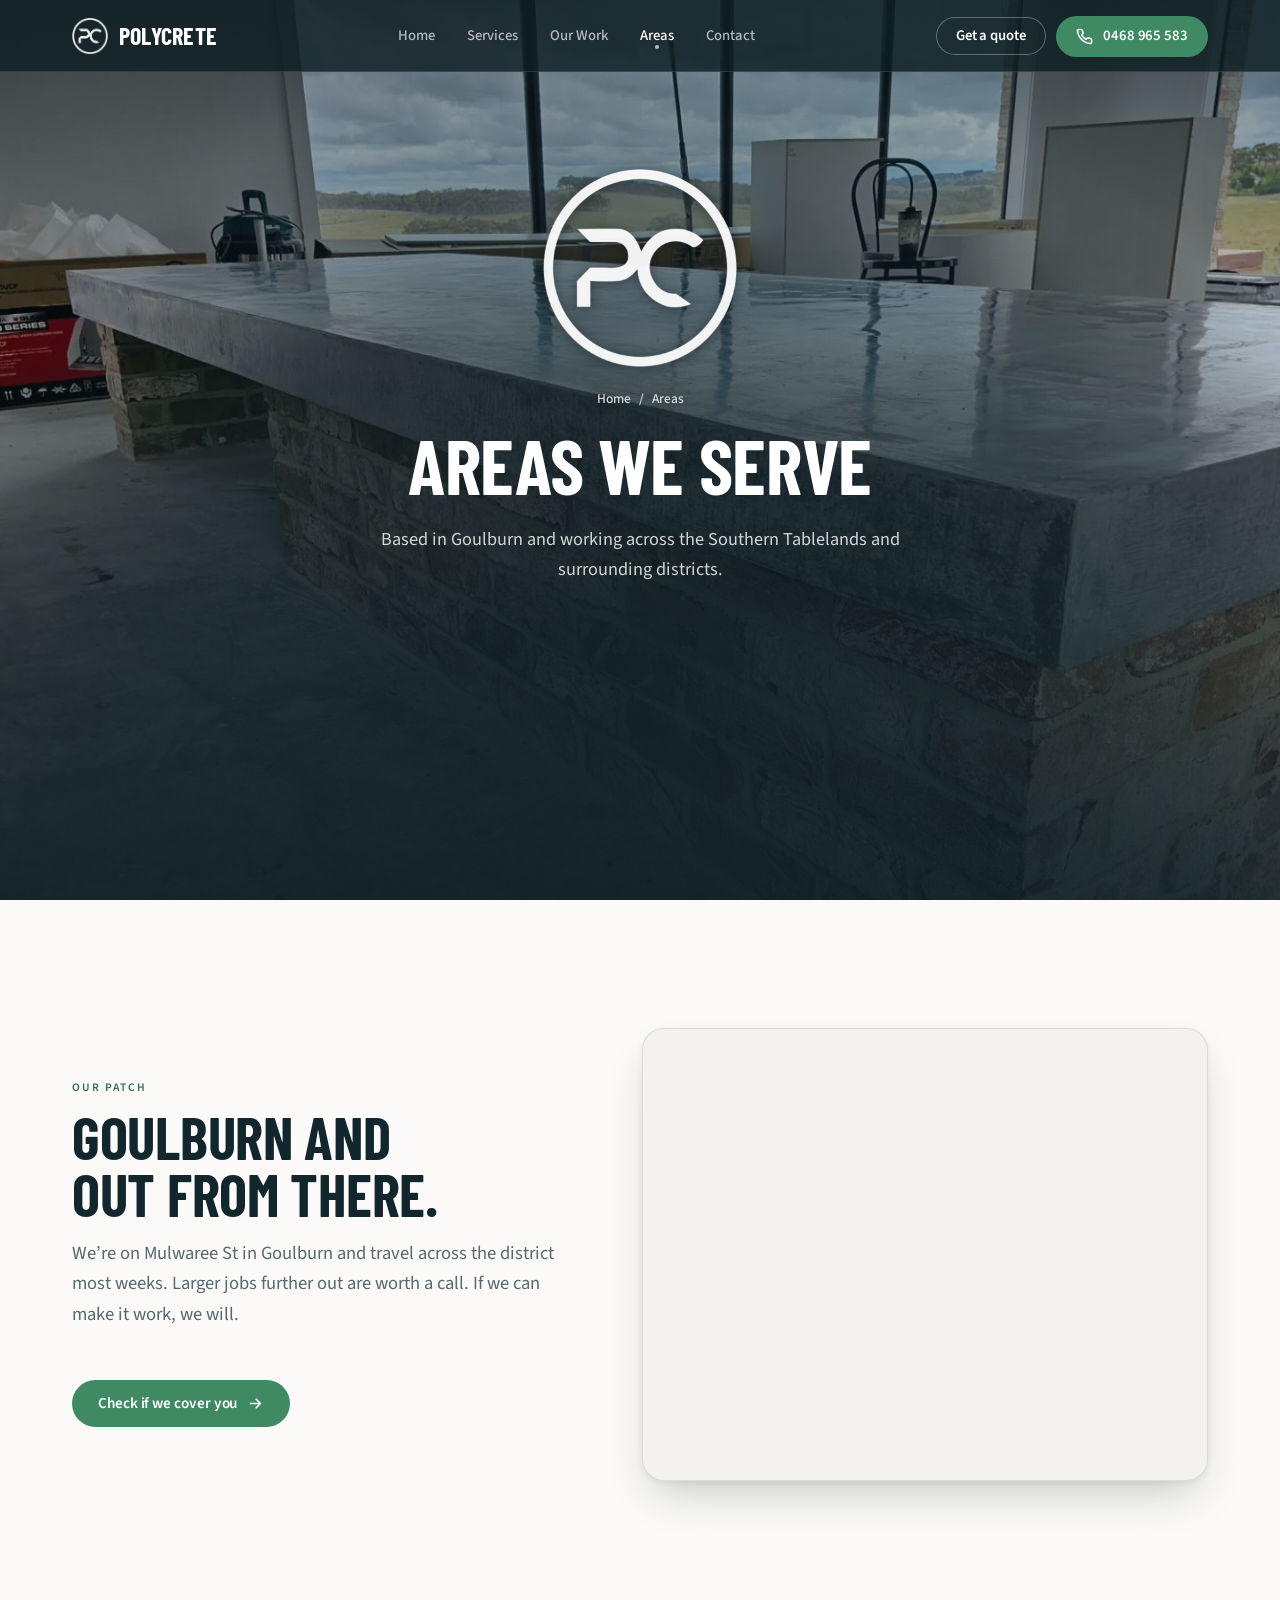
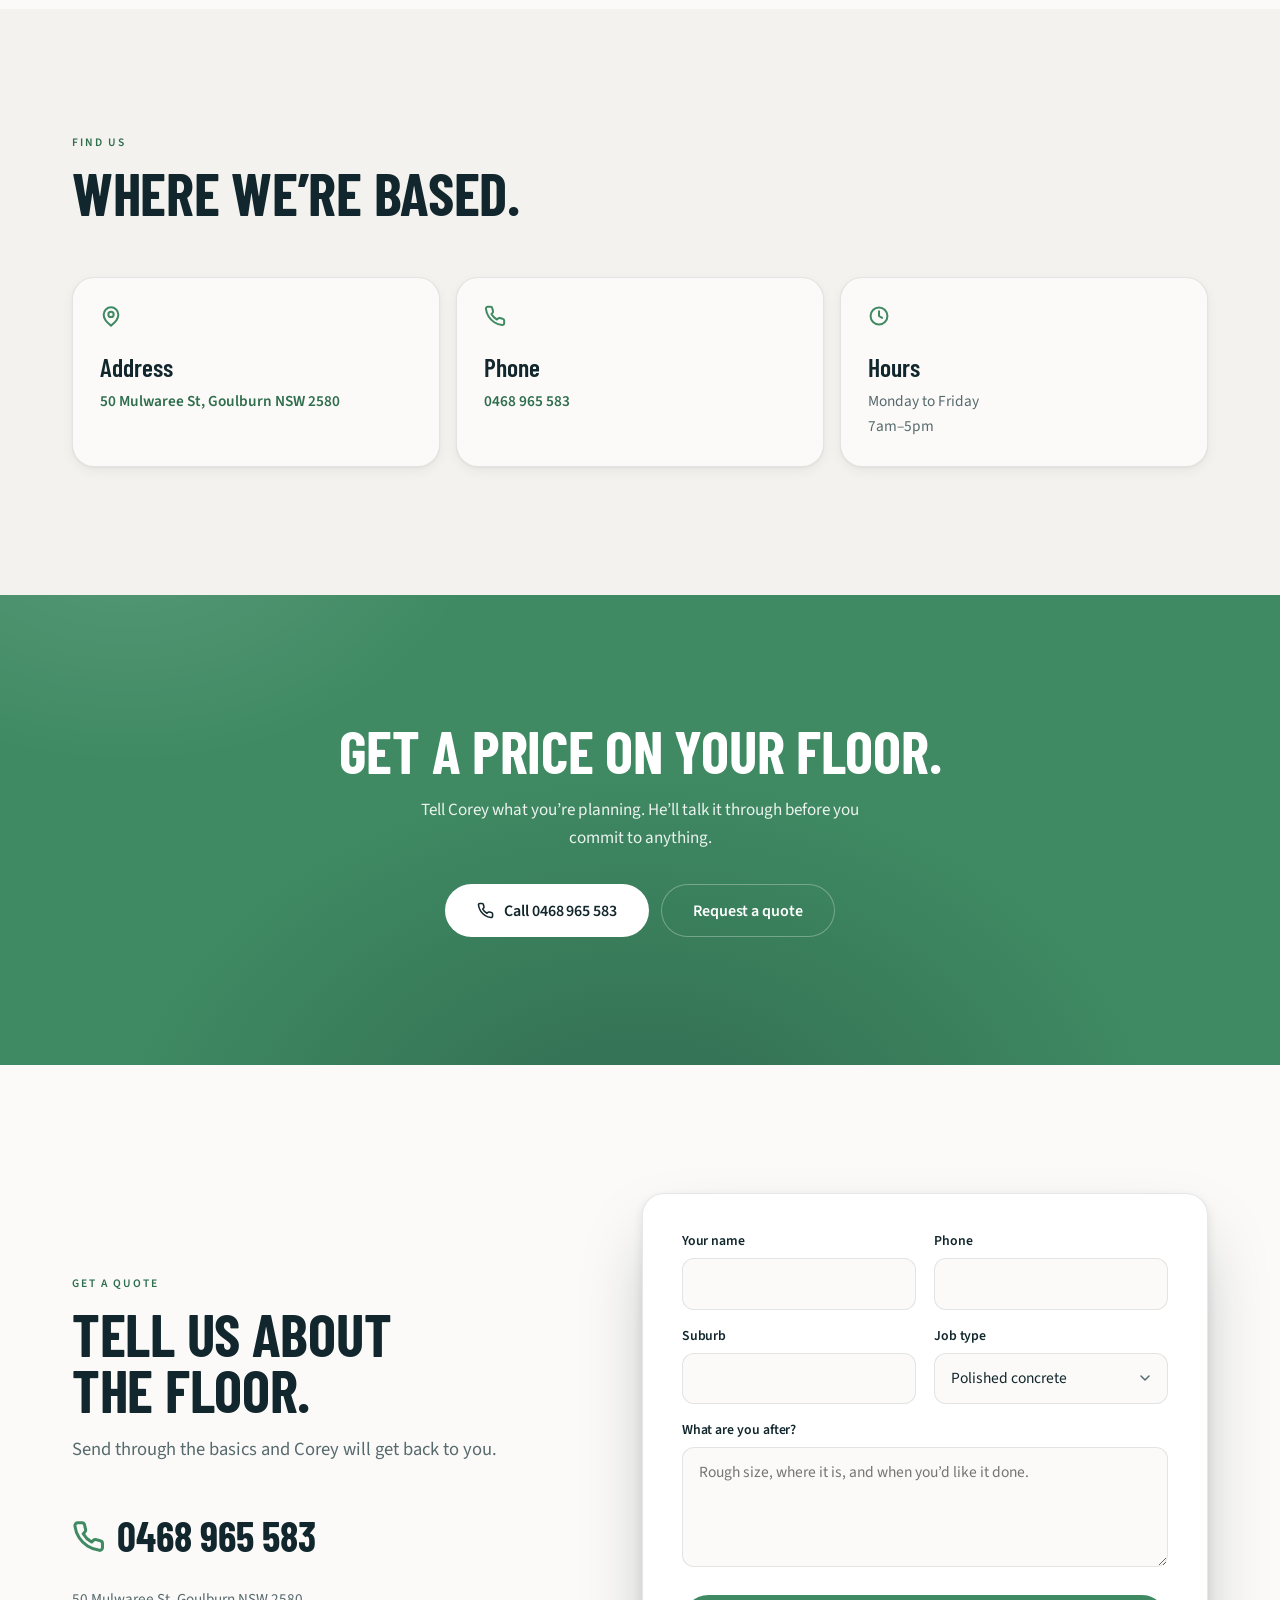
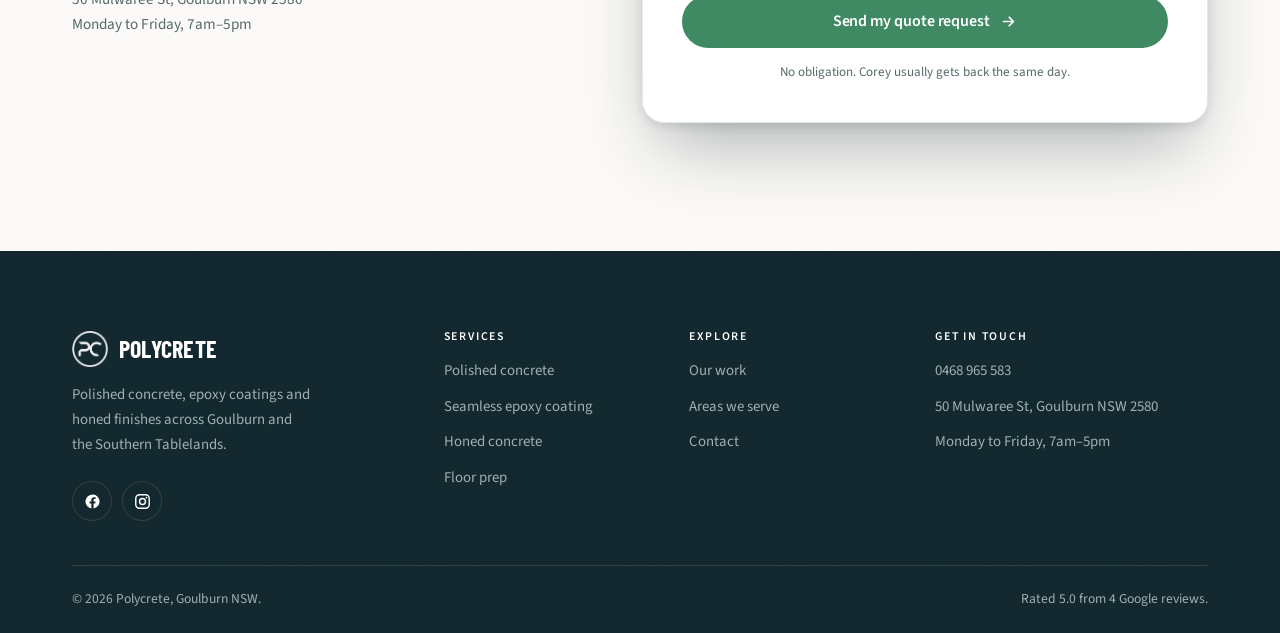
==== commit 4b6fc9b9: "Bump CSS version so the new header layout loads Co-Authored-By: Claude Sonnet 5.5 <noreply@anthropic" ====
--- a/areas.html
+++ b/areas.html
@@ -14,7 +14,7 @@
 <link rel="preload" href="assets/fonts/barlow-condensed-latin-700-normal.woff2" as="font" type="font/woff2" crossorigin>
 <link rel="preload" href="assets/fonts/source-sans-3-latin-400-normal.woff2" as="font" type="font/woff2" crossorigin>
 <link rel="preload" href="assets/fonts/mr-dafoe-latin-400-normal.woff2" as="font" type="font/woff2" crossorigin>
-<link rel="stylesheet" href="assets/css/site.css?v=sticky-process-v11">
+<link rel="stylesheet" href="assets/css/site.css?v=phero-logo-v12">
 <script>document.documentElement.className='js'</script>
 <script>addEventListener('pagereveal',function(e){var t=e.viewTransition;if(!t)return;var d=document.documentElement;d.classList.add('vt-wait');window.__vtDone=t.finished.then(function(){},function(){}).then(function(){d.classList.remove('vt-wait')})})</script>
 </head>
--- a/assets/css/site.css
+++ b/assets/css/site.css
@@ -605,16 +605,16 @@
 .phero .wrap{position:relative;z-index:2}
 .phero h1{font-size:clamp(2.9rem,6.4vw,4.8rem);max-width:16ch}
 .phero p{margin-top:var(--s5);color:var(--on-ink-mute);font-size:clamp(1.03rem,1.5vw,1.14rem);max-width:58ch}
-.phero.has-img{min-height:clamp(420px,62svh,600px);display:flex;align-items:flex-end}
+.phero.has-img{min-height:100svh;display:flex;align-items:center}
 .phero.has-img::before{display:none}
-.phero.has-img .wrap{width:100%}
+.phero.has-img .wrap{width:100%;padding-top:0;padding-bottom:0}
 .phero .hero-media img{object-position:var(--pos)}
 .phero-shade{position:absolute;inset:0;z-index:1;pointer-events:none;
   background:
     radial-gradient(70% 75% at 50% 72%,rgba(14,30,35,.85) 0%,rgba(14,30,35,.5) 52%,transparent 85%),
     linear-gradient(180deg,rgba(14,30,35,.6) 0%,rgba(14,30,35,.15) 38%,rgba(14,30,35,.85) 100%)}
 /* static logo at the top of each page header (home has the chiselled version) */
-.phero-logo{display:block;width:clamp(120px,11vw,160px);height:auto;aspect-ratio:477/486;margin:0 auto var(--s5);
+.phero-logo{display:block;width:clamp(163px,15.3vw,218px);height:auto;aspect-ratio:477/486;margin:0 auto var(--s5);
   filter:drop-shadow(0 2px 7px rgba(6,16,15,.55))}
 /* page headers are centred, like the home hero */
 .phero .wrap{text-align:center}
@@ -623,9 +623,9 @@
 .phero.has-img p{color:rgba(234,240,238,.88)}
 .phero.has-img .crumb{color:rgba(234,240,238,.9);text-shadow:0 1px 8px rgba(14,30,35,.6)}
 .phero.has-img .crumb a{opacity:1}
-.phero.has-img{padding-bottom:clamp(44px,5.5vw,64px)}
+.phero.has-img{align-items:flex-start;padding-top:calc(var(--hdr) + 96px);padding-bottom:calc(var(--hdr) + 24px)}
 @media (max-width:860px){.phero .hero-media img{object-position:var(--mpos)}
-  .phero.has-img{min-height:clamp(380px,58svh,520px)}}
+  .phero.has-img{min-height:100svh;padding-top:calc(var(--hdr) + 72px)}}
 .crumb{display:flex;gap:8px;margin-bottom:var(--s5);font:500 .84rem/1 var(--f-text);color:var(--on-ink-mute)}
 .crumb a{text-decoration:none;opacity:.8;transition:opacity .3s var(--out)}
 .crumb a:hover{opacity:1;color:#fff}
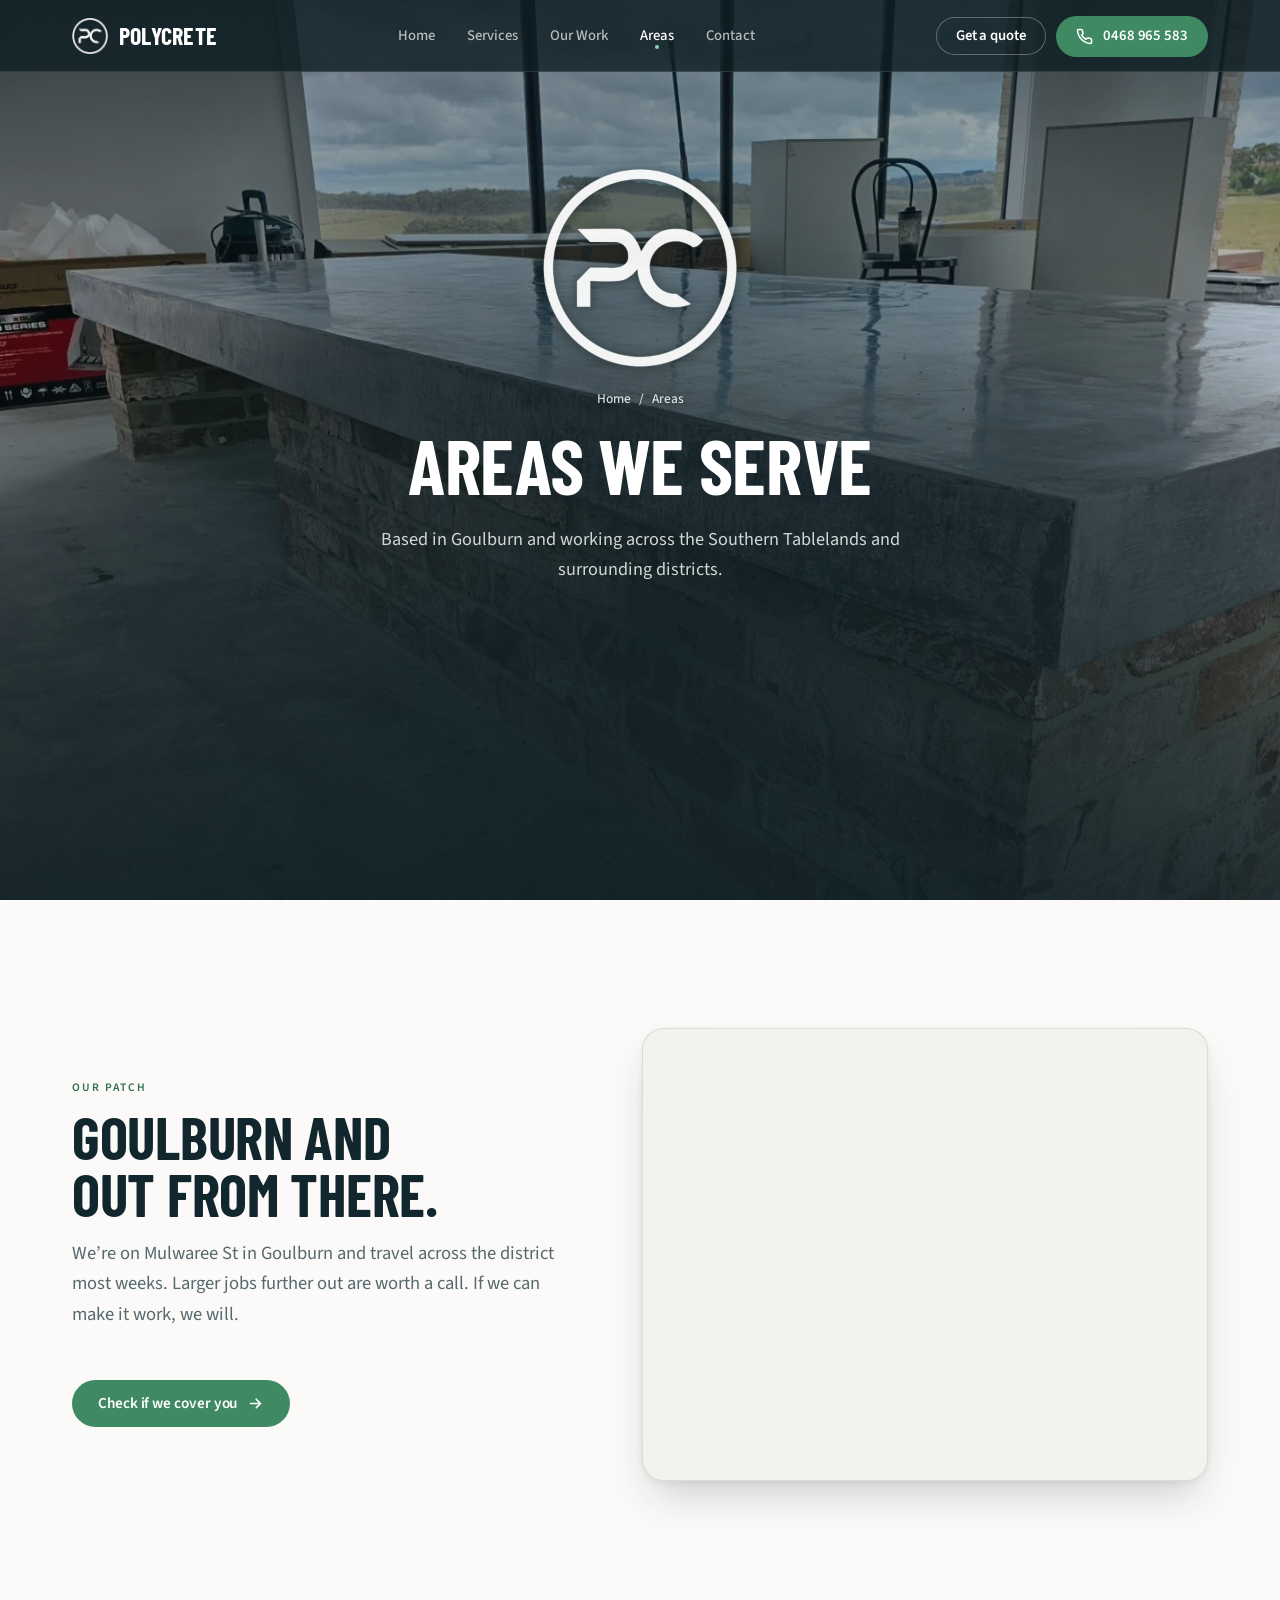
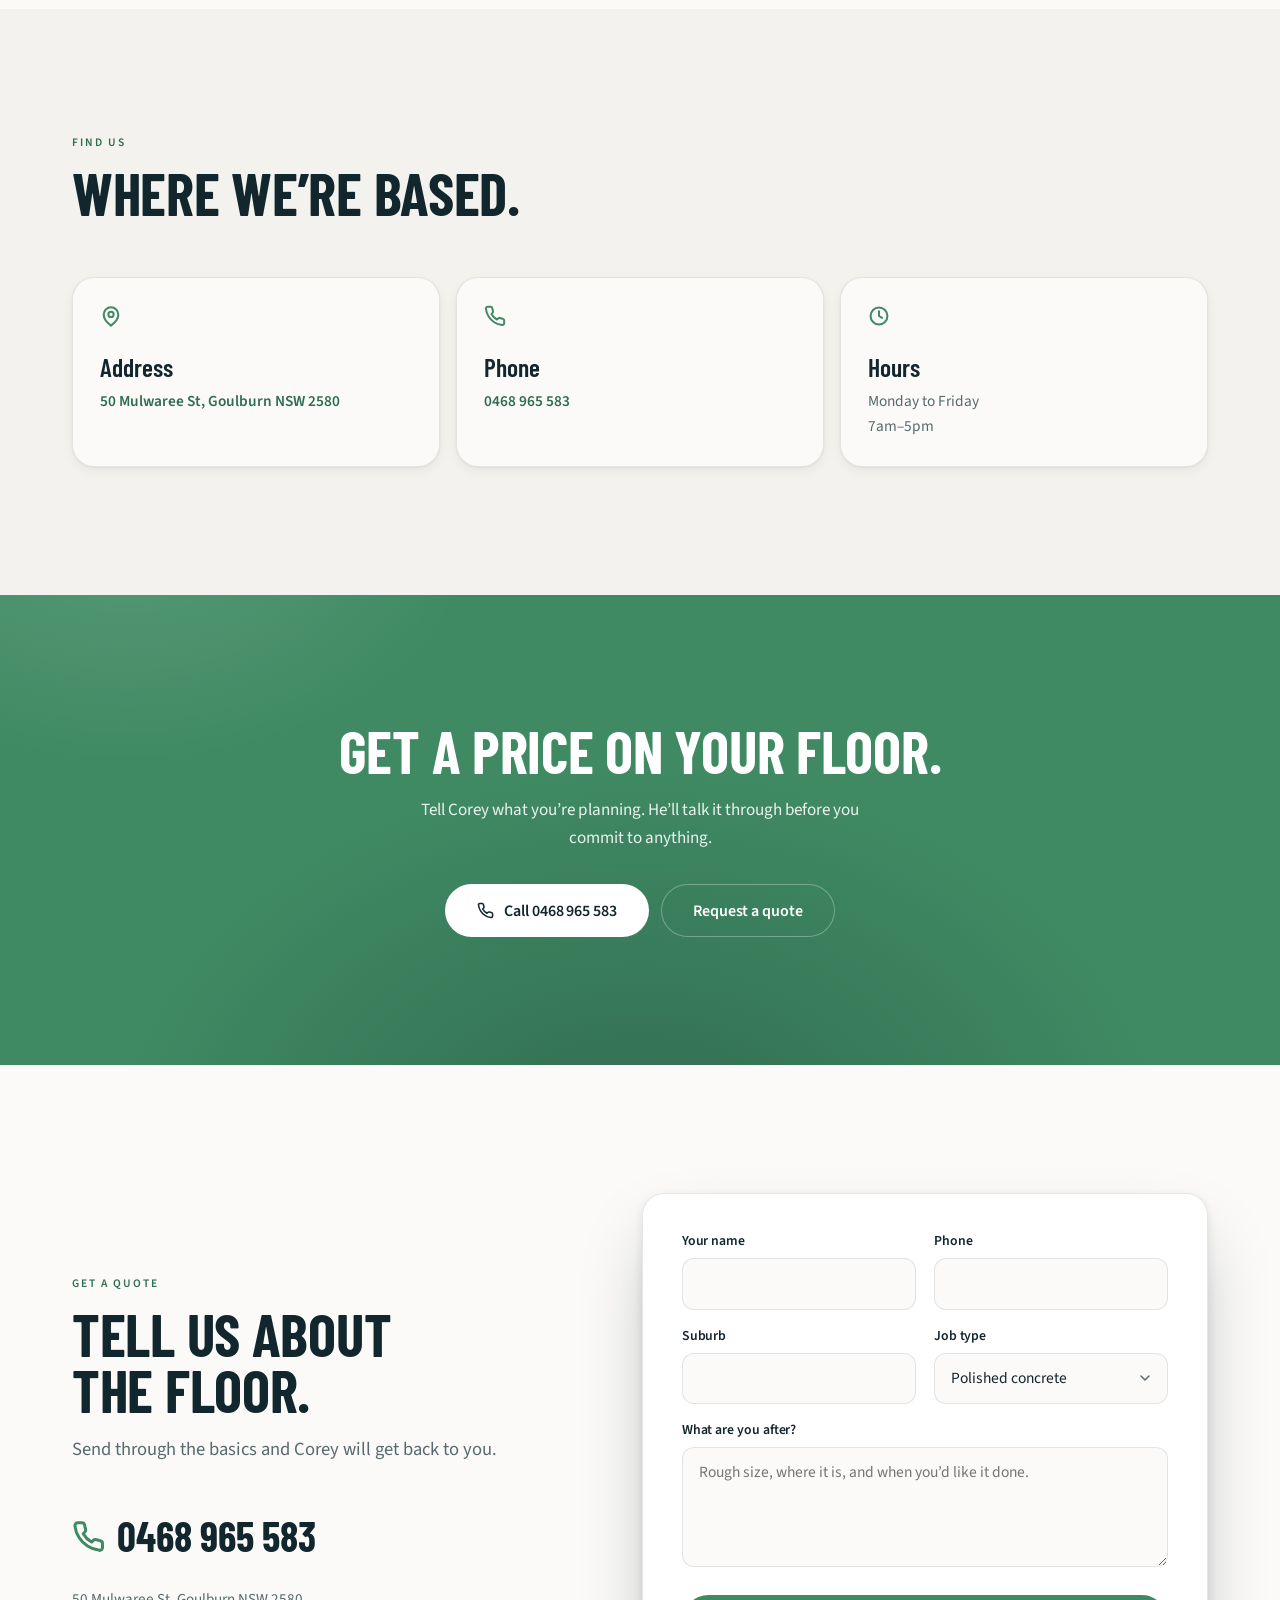
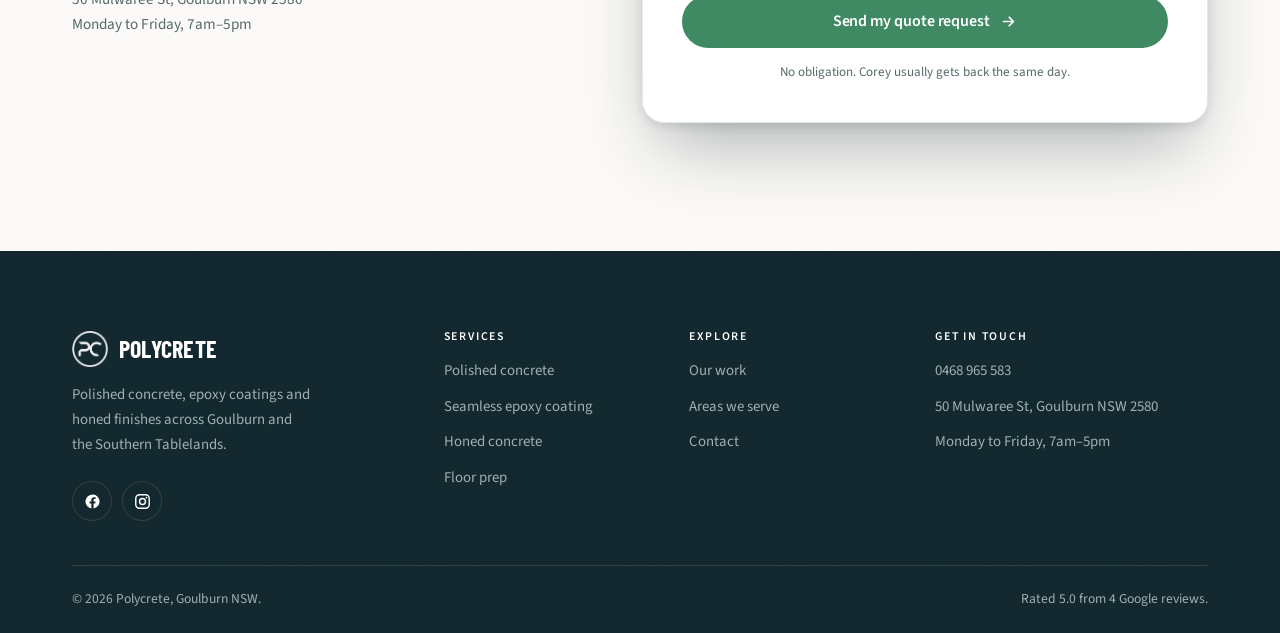
==== commit 69cf8369: "Process section: centred pinned stage, one-step scroll lock on the way down Co-Authored-By: Claude S" ====
--- a/areas.html
+++ b/areas.html
@@ -14,7 +14,7 @@
 <link rel="preload" href="assets/fonts/barlow-condensed-latin-700-normal.woff2" as="font" type="font/woff2" crossorigin>
 <link rel="preload" href="assets/fonts/source-sans-3-latin-400-normal.woff2" as="font" type="font/woff2" crossorigin>
 <link rel="preload" href="assets/fonts/mr-dafoe-latin-400-normal.woff2" as="font" type="font/woff2" crossorigin>
-<link rel="stylesheet" href="assets/css/site.css?v=phero-logo-v12">
+<link rel="stylesheet" href="assets/css/site.css?v=pass-lock-v13">
 <script>document.documentElement.className='js'</script>
 <script>addEventListener('pagereveal',function(e){var t=e.viewTransition;if(!t)return;var d=document.documentElement;d.classList.add('vt-wait');window.__vtDone=t.finished.then(function(){},function(){}).then(function(){d.classList.remove('vt-wait')})})</script>
 </head>
@@ -168,6 +168,6 @@
   <a class="btn btn-primary" href="tel:+61468965583"><svg viewBox="0 0 24 24" fill="none" stroke="currentColor" stroke-width="2.2" stroke-linecap="round" stroke-linejoin="round" aria-hidden="true"><path d="M22 16.9v3a2 2 0 0 1-2.2 2 19.8 19.8 0 0 1-8.6-3.1 19.5 19.5 0 0 1-6-6A19.8 19.8 0 0 1 2.1 4.2 2 2 0 0 1 4.1 2h3a2 2 0 0 1 2 1.7c.1 1 .4 1.9.7 2.8a2 2 0 0 1-.5 2.1L8.1 9.9a16 16 0 0 0 6 6l1.3-1.2a2 2 0 0 1 2.1-.5c.9.3 1.8.6 2.8.7a2 2 0 0 1 1.7 2z"/></svg> Call now</a>
   <a class="btn btn-ghost" href="contact.html#quote" data-quote>Get a quote</a>
 </div>
-<script src="assets/js/site.js?v=sticky-process-v11"></script>
+<script src="assets/js/site.js?v=pass-lock-v13"></script>
 </body>
 </html>
--- a/assets/css/site.css
+++ b/assets/css/site.css
@@ -415,6 +415,30 @@
   transform:scaleX(0);transform-origin:left center;transition:transform .7s ease-out}
 .pass-meter i.on{transform:scaleX(1)}
 
+/* Desktop: one pinned stage. The photo sits centred on the page, the step text sits on
+   the photo, and the section is tall enough to give each step one screen of scroll. */
+@media (min-width:861px){
+  .pass-grid{--n:3;--ph:min(76svh,740px);--pw:min(1160px,100%);
+    --T:calc(var(--hdr) + (100svh - var(--hdr) - var(--ph)) / 2);
+    display:grid;grid-template-columns:minmax(0,1fr);gap:0;
+    height:calc(var(--ph) + (var(--n) - 1) * 100svh)}
+  .pass-side{grid-area:1/1;position:relative;z-index:1}
+  .pass-sticky{position:sticky;top:var(--T);width:var(--pw);height:var(--ph);margin:0 auto}
+  .pass-panel{height:100%}
+  .pass-list{grid-area:1/1;align-self:start;position:sticky;top:var(--T);z-index:3;
+    width:var(--pw);height:var(--ph);margin:0 auto;pointer-events:none}
+  .pass-step{position:absolute;left:0;right:0;bottom:48px;min-height:0;
+    padding:0 clamp(28px,3.5vw,56px);opacity:0;transform:translate3d(0,14px,0);
+    transition:opacity .6s ease,transform .8s cubic-bezier(.2,.8,.2,1)}
+  .pass-step:first-child{padding-top:0}
+  .pass-step.on{opacity:1;transform:none}
+  .pass-number{font-size:clamp(2.8rem,4.4vw,4.4rem)}
+  .pass-step .pass-detail{color:rgba(234,240,238,.9);max-width:40ch}
+  /* a touch larger than the frame so the photo's edges (and anything stamped on them) stay out of view;
+     it drifts slightly as you scroll between steps */
+  .pass-image{transform:translate3d(0,calc((var(--p,0) - var(--i,0)) * -22px),0) scale(1.09)}
+}
+
 /* ==========================================================================
    RAIL, BEFORE/AFTER, GALLERY, LIGHTBOX
    ========================================================================== */
